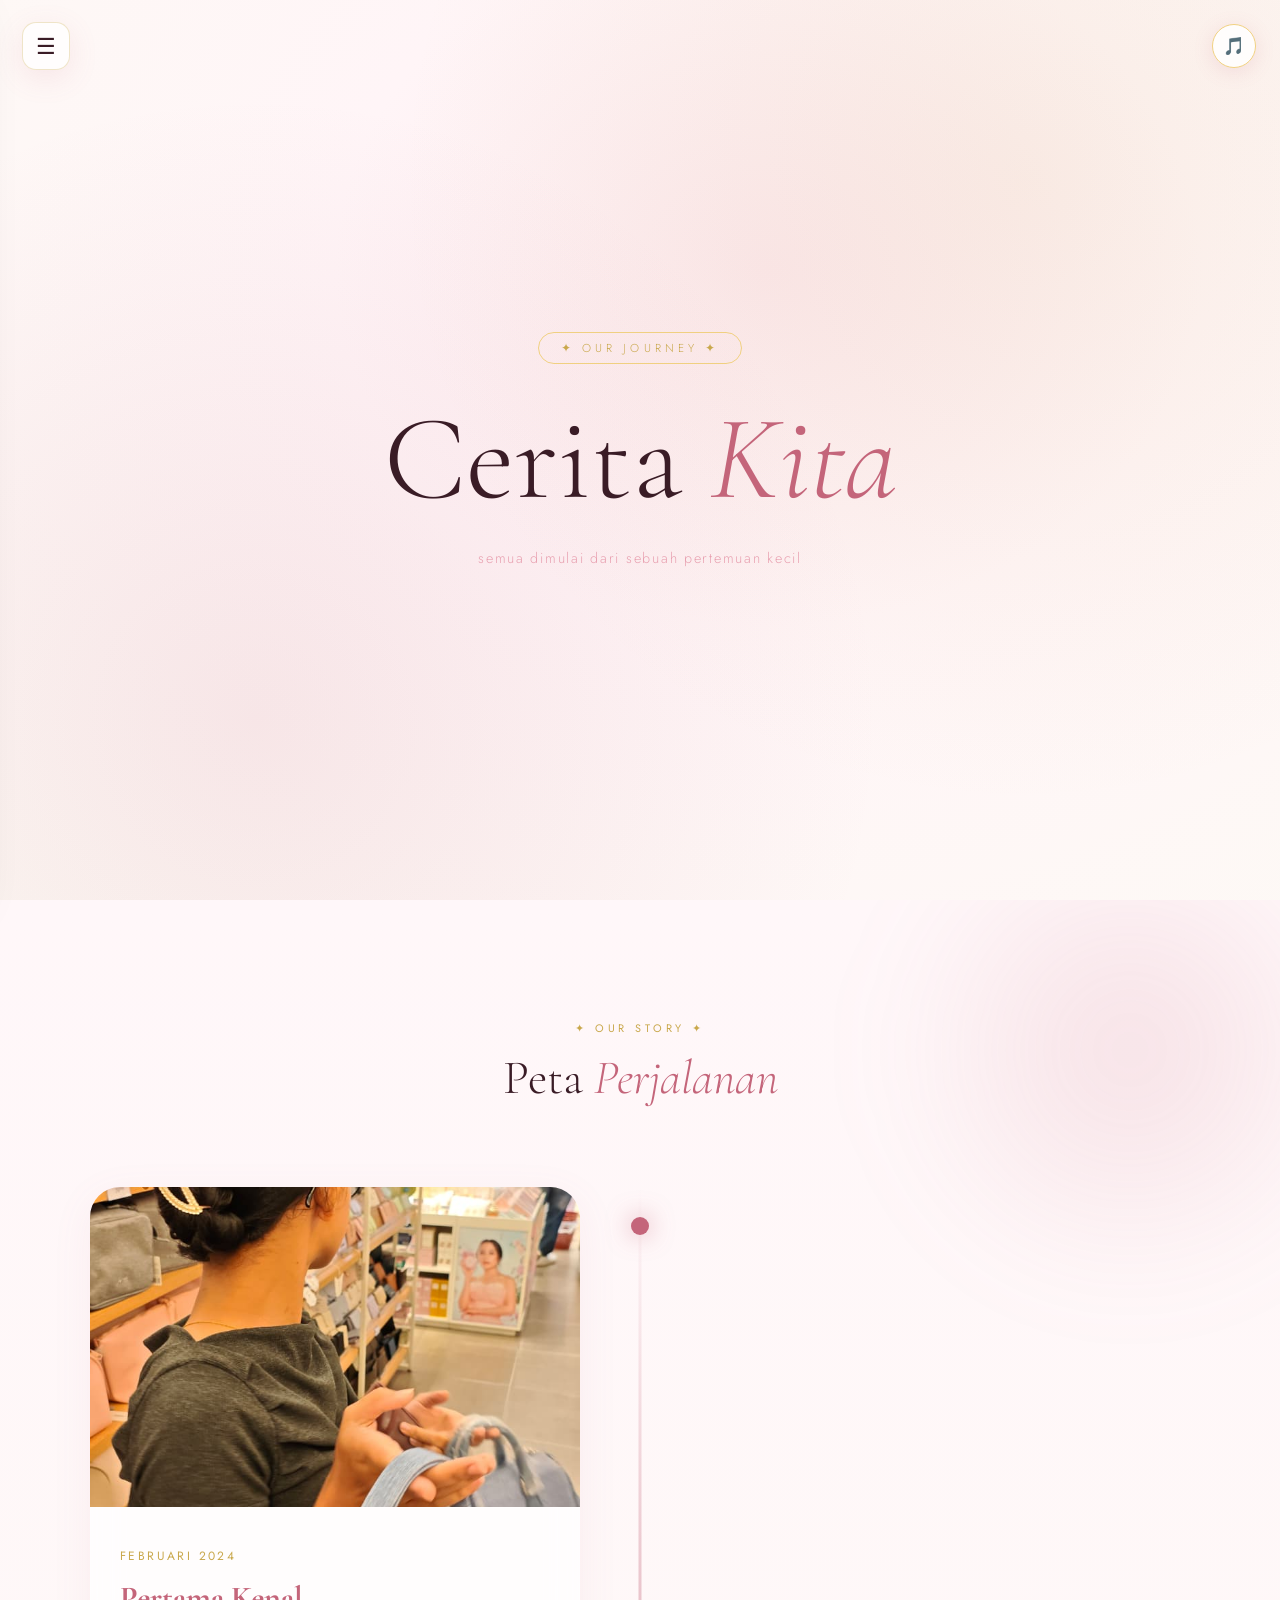
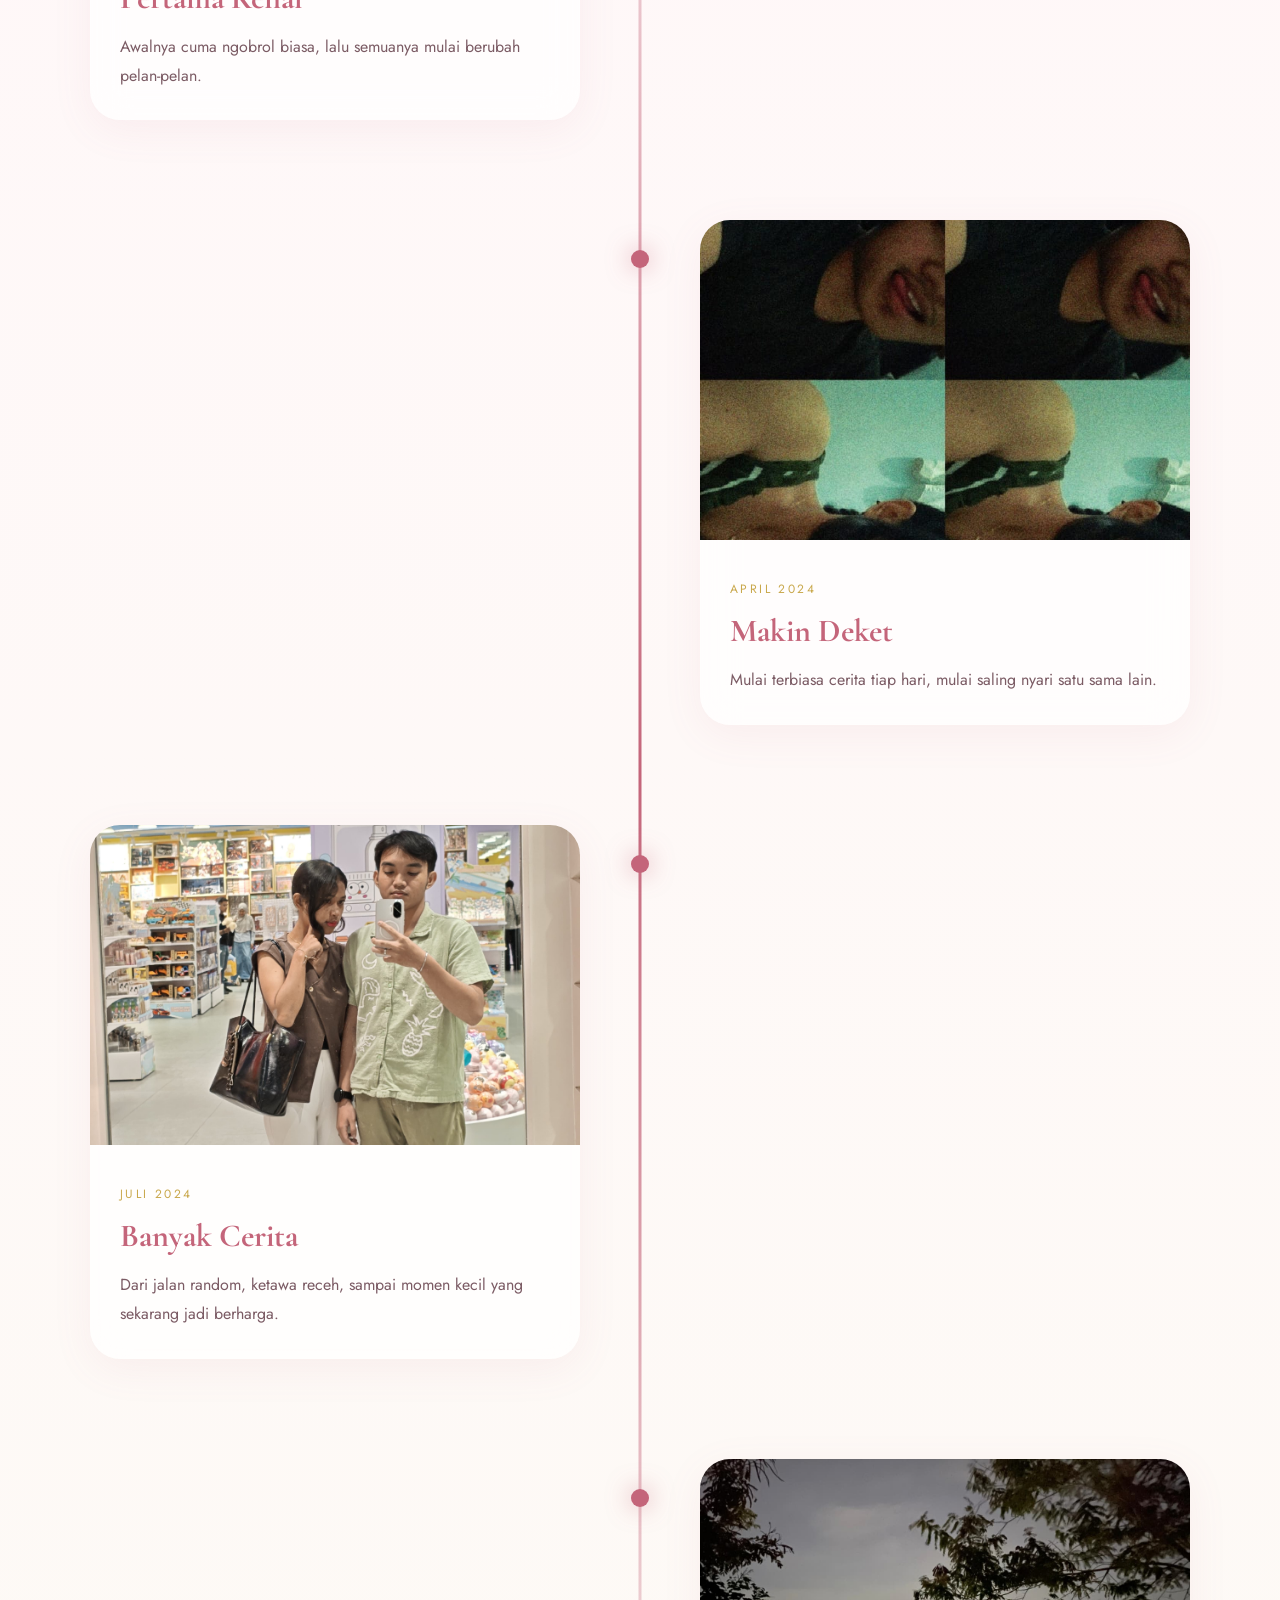
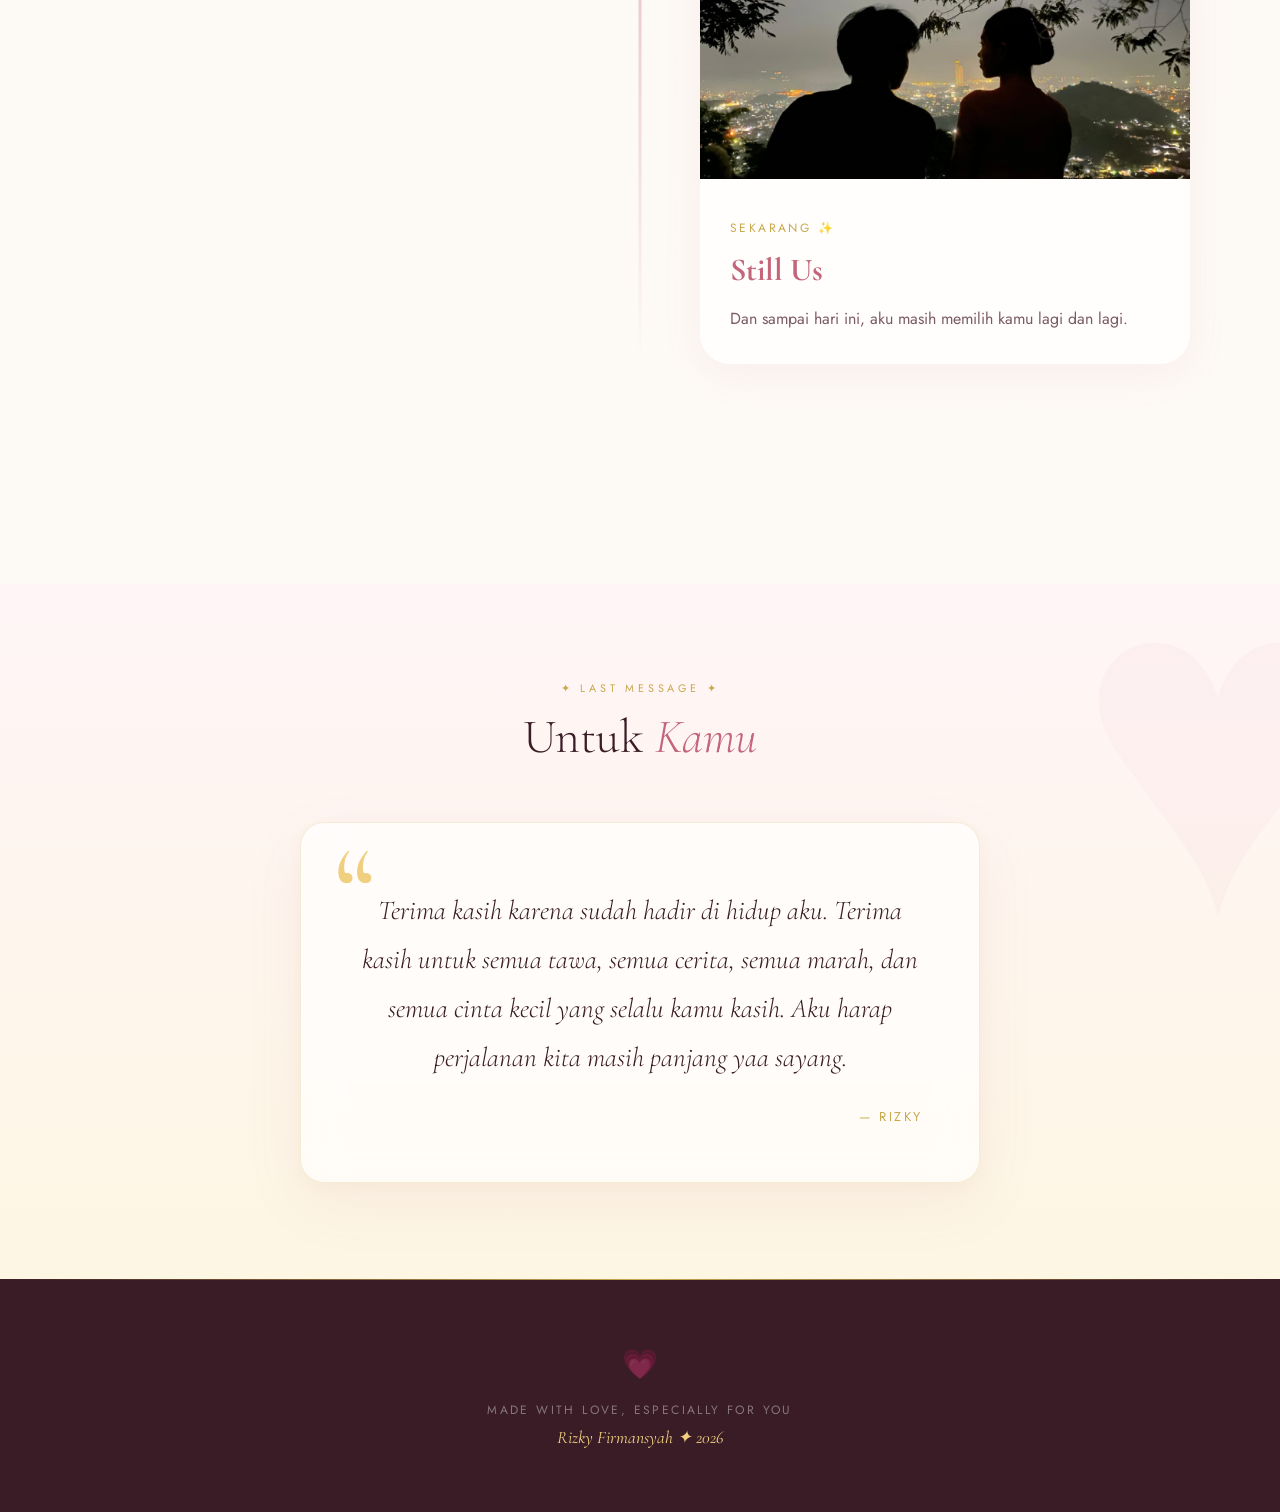
==== about.html @ d04af471 "masukin about" ====
<!DOCTYPE html>
<html lang="id">

<head>
  <meta charset="UTF-8" />

  <meta name="viewport"
  content="width=device-width, initial-scale=1.0" />

  <title>About Us ✨</title>

  <!-- FONT -->
  <link
  href="https://fonts.googleapis.com/css2?family=Cormorant+Garamond:wght@300;400;600&family=Jost:wght@300;400;500&display=swap"
  rel="stylesheet" />

  <!-- CSS -->
  <link rel="stylesheet"
  href="style.css" />

</head>

<body>

<!-- BURGER -->
<div class="burger-btn"
onclick="toggleSidebar()">
  ☰
</div>

<!-- SIDEBAR -->
<div class="sidebar"
id="sidebar">

  <div class="sidebar-top">
    <h2>VELENULTAH ✨</h2>
  </div>

  <a href="index.html">Home</a>
  <a href="about.html">About</a>

</div>

<!-- PARTICLES -->
<canvas id="particles"></canvas>

<!-- MUSIC -->
<button class="music-btn"
id="musicBtn">
🎵
</button>

<audio id="bgMusic" loop>
  <source src="p.mp3" type="audio/mpeg" />
</audio>


<!-- HERO -->
<section class="hero">

  <div class="hero-inner">

    <div class="badge">
      ✦ OUR JOURNEY ✦
    </div>

    <h1 class="hero-title">
      Cerita <em>Kita</em>
    </h1>

    <p class="hero-sub">
      semua dimulai dari
      sebuah pertemuan kecil
    </p>

  </div>

</section>



<!-- JOURNEY SECTION -->
<section class="journey-section">

  <div class="journey-bg"></div>

  <div class="journey-head">

    <p class="section-label">
      ✦ OUR STORY ✦
    </p>

    <h2 class="section-title">
      Peta <em>Perjalanan</em>
    </h2>

  </div>



  <div class="journey-map">

    <!-- ITEM -->
    <div class="journey-item left">

      <div class="journey-dot"></div>

      <div class="journey-card">

        <img src="a.jpeg"
        class="journey-img">

        <div class="journey-content">

          <span class="journey-date">
            Februari 2024
          </span>

          <h3>Pertama Kenal</h3>

          <p>
            Awalnya cuma ngobrol biasa,
            lalu semuanya mulai berubah
            pelan-pelan.
          </p>

        </div>

      </div>

    </div>



    <!-- ITEM -->
    <div class="journey-item right">

      <div class="journey-dot"></div>

      <div class="journey-card">

        <img src="b.jpeg"
        class="journey-img">

        <div class="journey-content">

          <span class="journey-date">
            April 2024
          </span>

          <h3>Makin Deket</h3>

          <p>
            Mulai terbiasa cerita tiap hari,
            mulai saling nyari satu sama lain.
          </p>

        </div>

      </div>

    </div>



    <!-- ITEM -->
    <div class="journey-item left">

      <div class="journey-dot"></div>

      <div class="journey-card">

        <img src="c.jpeg"
        class="journey-img">

        <div class="journey-content">

          <span class="journey-date">
            Juli 2024
          </span>

          <h3>Banyak Cerita</h3>

          <p>
            Dari jalan random,
            ketawa receh,
            sampai momen kecil
            yang sekarang jadi berharga.
          </p>

        </div>

      </div>

    </div>



    <!-- ITEM -->
    <div class="journey-item right">

      <div class="journey-dot"></div>

      <div class="journey-card">

        <img src="d.jpeg"
        class="journey-img">

        <div class="journey-content">

          <span class="journey-date">
            Sekarang ✨
          </span>

          <h3>Still Us</h3>

          <p>
            Dan sampai hari ini,
            aku masih memilih kamu
            lagi dan lagi.
          </p>

        </div>

      </div>

    </div>

  </div>

</section>



<!-- CLOSING -->
<section class="message-section">

  <div class="reveal">

    <p class="section-label">
      ✦ LAST MESSAGE ✦
    </p>

    <h2 class="section-title">
      Untuk <em>Kamu</em>
    </h2>

    <div class="message-card">

      <p class="message-text">

        Terima kasih karena sudah hadir
        di hidup aku.

        Terima kasih untuk semua tawa,
        semua cerita,
        semua marah,
        dan semua cinta kecil
        yang selalu kamu kasih.

        Aku harap perjalanan kita
        masih panjang yaa sayang.

      </p>

      <p class="message-author">
        — Rizky
      </p>

    </div>

  </div>

</section>



<!-- FOOTER -->
<footer class="footer">

  <span class="footer-heart">
    💗
  </span>

  <p class="footer-text">
    Made with love,
    especially for you
  </p>

  <p class="footer-name">
    Rizky Firmansyah ✦ 2026
  </p>

</footer>



<!-- SCRIPT -->
<script src="script.js"></script>

</body>
<iframe
  src="music.html"
  style="display:none"
  id="musicFrame">
</iframe>
</html>
---- style.css ----
*, *::before, *::after { margin: 0; padding: 0; box-sizing: border-box; }

    :root {
      --pink-deep:   #c4657a;
      --pink-mid:    #e8a0b0;
      --pink-light:  #fce8ed;
      --pink-pale:   #fff5f7;
      --gold:        #c9a84c;
      --gold-light:  #f0d080;
      --gold-pale:   #fdf6e3;
      --cream:       #fdfaf5;
      --dark:        #3a1c26;
    }

    html { scroll-behavior: smooth; }

    body {
      font-family: 'Jost', sans-serif;
      background: var(--cream);
      color: var(--dark);
      overflow-x: hidden;
    }

    /* ── PARTICLE CANVAS ── */
    #particles {
      position: fixed; inset: 0;
      pointer-events: none;
      z-index: 0;
    }

    /* ───────── BURGER ───────── */

.burger-btn{
  position: fixed;
  top: 20px;
  left: 20px;

  width: 50px;
  height: 50px;

  border-radius: 16px;

  background: rgba(255,255,255,.75);

  backdrop-filter: blur(14px);

  border: 1px solid rgba(255,255,255,.2);

  display: flex;
  align-items: center;
  justify-content: center;

  font-size: 1.5rem;

  cursor: pointer;

  z-index: 99999;

  transition: .3s ease;

  box-shadow:
    0 10px 30px rgba(0,0,0,.08);
}

.burger-btn:hover{
  transform: scale(1.08);
}

/* ───────── SIDEBAR ───────── */

.sidebar{
  position: fixed;

  top: 0;
  left: -280px;

  width: 260px;
  height: 100vh;

  background: rgba(255,255,255,.82);

  backdrop-filter: blur(20px);

  padding: 90px 30px;

  z-index: 9999;

  transition: .4s ease;

  display: flex;
  flex-direction: column;

  gap: 20px;

  border-right:
    1px solid rgba(255,255,255,.2);

  box-shadow:
    0 10px 40px rgba(0,0,0,.08);
}

.sidebar.active{
  left: 0;
}

.sidebar-top h2{
  font-size: 1.1rem;
  margin-bottom: 30px;
  color: #c4657a;
}

.sidebar a{
  text-decoration: none;

  color: #333;

  font-size: 1rem;

  transition: .3s ease;
}

.sidebar a:hover{
  transform: translateX(8px);

  color: #c4657a;
}

/* ───────── MOBILE ───────── */

@media (max-width: 768px){

  .sidebar{
    width: 220px;
  }

  .burger-btn{
    width: 46px;
    height: 46px;
  }

}

    /* ── HERO ── */
    .hero {
      position: relative;
      min-height: 100vh;
      display: flex;
      flex-direction: column;
      align-items: center;
      justify-content: center;
      text-align: center;
      padding: 2rem;
      overflow: hidden;
      background: radial-gradient(ellipse at 60% 30%, #fce8ed 0%, #fff5f7 40%, #fdfaf5 100%);
    }

    .hero::before {
      content: '';
      position: absolute;
      inset: 0;
      background:
        radial-gradient(circle at 20% 80%, rgba(196,101,122,.12) 0%, transparent 50%),
        radial-gradient(circle at 80% 20%, rgba(201,168,76,.10) 0%, transparent 50%);
      z-index: 1;
    }

    .hero-inner { position: relative; z-index: 2; }

    .badge {
      display: inline-block;
      font-family: 'Jost', sans-serif;
      font-weight: 300;
      font-size: .72rem;
      letter-spacing: .35em;
      text-transform: uppercase;
      color: var(--gold);
      border: 1px solid var(--gold-light);
      padding: .45rem 1.4rem;
      border-radius: 99px;
      margin-bottom: 2rem;
      opacity: 0;
      animation: fadeUp .8s .2s ease forwards;
    }

    .hero-title {
      font-family: 'Cormorant Garamond', serif;
      font-weight: 300;
      font-size: clamp(3.2rem, 10vw, 7.5rem);
      line-height: 1.05;
      color: var(--dark);
      opacity: 0;
      animation: fadeUp .9s .4s ease forwards;
    }

    .hero-title em {
      font-style: italic;
      color: var(--pink-deep);
    }

    .hero-name {
      font-family: 'Cormorant Garamond', serif;
      font-weight: 600;
      font-style: italic;
      font-size: clamp(2.8rem, 9vw, 6.5rem);
      background: linear-gradient(135deg, var(--pink-deep), var(--gold));
      -webkit-background-clip: text;
      -webkit-text-fill-color: transparent;
      background-clip: text;
      margin-top: .2rem;
      opacity: 0;
      animation: fadeUp .9s .6s ease forwards;
    }

    .hero-sub {
      font-size: .9rem;
      font-weight: 300;
      letter-spacing: .12em;
      color: var(--pink-mid);
      margin-top: 1.6rem;
      opacity: 0;
      animation: fadeUp .9s .8s ease forwards;
    }

    .scroll-hint {
      position: absolute;
      bottom: 2.5rem;
      left: 50%;
      transform: translateX(-50%);
      z-index: 2;
      display: flex;
      flex-direction: column;
      align-items: center;
      gap: .5rem;
      opacity: 0;
      animation: fadeIn 1s 1.4s ease forwards;
    }

    .scroll-hint span {
      font-size: .65rem;
      letter-spacing: .25em;
      text-transform: uppercase;
      color: var(--gold);
    }

    .scroll-line {
      width: 1px;
      height: 50px;
      background: linear-gradient(to bottom, var(--gold), transparent);
      animation: scrollPulse 2s infinite;
    }

    /* ── DIVIDER ── */
    .divider {
      display: flex;
      align-items: center;
      gap: 1.2rem;
      padding: 0 2rem;
      max-width: 600px;
      margin: 0 auto;
    }

    .divider-line {
      flex: 1;
      height: 1px;
      background: linear-gradient(to right, transparent, var(--gold-light), transparent);
    }

    .divider-icon {
      color: var(--gold);
      font-size: 1.1rem;
    }

    /* ── PHOTO SECTION ── */
    .photo-section {
      padding: 5rem 2rem;
      background: linear-gradient(180deg, var(--cream) 0%, var(--pink-pale) 100%);
    }

    .section-label {
      text-align: center;
      font-size: .68rem;
      letter-spacing: .35em;
      text-transform: uppercase;
      color: var(--gold);
      margin-bottom: .8rem;
    }

    .section-title {
      font-family: 'Cormorant Garamond', serif;
      font-weight: 300;
      font-size: clamp(2rem, 5vw, 3rem);
      text-align: center;
      color: var(--dark);
      margin-bottom: 3.5rem;
    }

    .section-title em {
      font-style: italic;
      color: var(--pink-deep);
    }

    .photo-grid {
      display: grid;
      grid-template-columns: repeat(3, 1fr);
      gap: 1.2rem;
      max-width: 900px;
      margin: 0 auto;
    }

    @media (max-width: 600px) {
      .photo-grid { grid-template-columns: repeat(2, 1fr); }
      .photo-grid .photo-main { grid-column: 1 / -1; }
    }
    .photo-caption{
      margin-top: 10px;
      text-align: center;
      font-size: 14px;
      color: #b06a7b;
      line-height: 1.5;
      font-weight: 300;
      letter-spacing: 0.5px;
      padding: 0 8px;
    }
    .photo-frame {
      position: relative;
      border-radius: 16px;
      overflow: hidden;
      aspect-ratio: 4/5;
      cursor: pointer;
      transition: transform .4s cubic-bezier(.34,1.56,.64,1);
      box-shadow: 0 8px 32px rgba(196,101,122,.12);
    }

    .photo-frame:hover { transform: translateY(-6px) scale(1.02); }

    .photo-main {
      aspect-ratio: 3/4;
      grid-row: span 1;
    }

    .photo-placeholder {
      width: 100%;
      height: 100%;
      display: flex;
      flex-direction: column;
      align-items: center;
      justify-content: center;
      gap: .9rem;
      background: linear-gradient(135deg, var(--pink-light), #fdf0f3);
      border: 2px dashed var(--pink-mid);
      border-radius: 16px;
      transition: all .3s ease;
    }

    .photo-placeholder:hover {
      background: linear-gradient(135deg, #fce0e7, var(--pink-light));
      border-color: var(--pink-deep);
    }

    .photo-placeholder input[type="file"] {
      position: absolute;
      inset: 0;
      opacity: 0;
      cursor: pointer;
      width: 100%;
      height: 100%;
    }

    .upload-icon {
      width: 48px;
      height: 48px;
      border-radius: 50%;
      background: linear-gradient(135deg, var(--pink-deep), var(--gold));
      display: flex;
      align-items: center;
      justify-content: center;
      color: white;
      font-size: 1.2rem;
      flex-shrink: 0;
    }

    .upload-text {
      font-size: .78rem;
      font-weight: 300;
      letter-spacing: .08em;
      color: var(--pink-deep);
      text-align: center;
      padding: 0 .5rem;
    }


    .photo-placeholder{
    padding: 0;
    overflow: hidden;
    border: none;
    background: transparent;
    }

  .photo-img{
  width:100%;
  height:100%;
  object-fit:cover;
  display:block;
  }
    .photo-overlay {
      position: absolute;
      inset: 0;
      background: linear-gradient(to top, rgba(58,28,38,.5) 0%, transparent 50%);
      border-radius: 16px;
      opacity: 0;
      transition: opacity .3s ease;
    }

    .photo-frame:hover .photo-overlay { opacity: 1; }

    /* ── MESSAGE SECTION ── */
    .message-section {
      padding: 6rem 2rem;
      background: linear-gradient(180deg, var(--pink-pale) 0%, var(--gold-pale) 100%);
      position: relative;
      overflow: hidden;
    }

    .message-section::before {
      content: '♥';
      position: absolute;
      font-size: 30rem;
      color: rgba(196,101,122,.04);
      top: -5rem;
      right: -5rem;
      line-height: 1;
      pointer-events: none;
    }

    .message-card {
      max-width: 680px;
      margin: 0 auto;
      background: rgba(255,255,255,.7);
      backdrop-filter: blur(20px);
      border-radius: 24px;
      padding: 3.5rem;
      border: 1px solid rgba(201,168,76,.2);
      box-shadow: 0 20px 60px rgba(196,101,122,.08), 0 4px 16px rgba(201,168,76,.06);
      position: relative;
    }

    .message-card::before {
      content: '\201C';
      font-family: 'Cormorant Garamond', serif;
      font-size: 8rem;
      line-height: .7;
      color: var(--gold-light);
      position: absolute;
      top: 1.5rem;
      left: 2rem;
      pointer-events: none;
    }

    .message-text {
      font-family: 'Cormorant Garamond', serif;
      font-size: clamp(1.25rem, 2.5vw, 1.7rem);
      font-weight: 300;
      line-height: 1.8;
      color: var(--dark);
      font-style: italic;
      text-align: center;
      position: relative;
      z-index: 1;
      padding-top: .5rem;
      outline: none;
      min-height: 120px;
    }

    .message-text:empty::before {
      content: 'Tulis pesan manis kamu di sini...';
      color: var(--pink-mid);
      font-style: italic;
    }

    .message-author {
      text-align: right;
      font-size: .8rem;
      letter-spacing: .2em;
      color: var(--gold);
      margin-top: 1.5rem;
      font-weight: 400;
      text-transform: uppercase;
    }

    /* ── COUNTDOWN ── */
    .countdown-section {
      padding: 5rem 2rem;
      background: linear-gradient(135deg, var(--dark) 0%, #5c2a38 100%);
      color: white;
      text-align: center;
      position: relative;
      overflow: hidden;
    }

    .countdown-section::before {
      content: '';
      position: absolute;
      inset: 0;
      background:
        radial-gradient(circle at 20% 50%, rgba(201,168,76,.1) 0%, transparent 40%),
        radial-gradient(circle at 80% 50%, rgba(196,101,122,.15) 0%, transparent 40%);
    }

    .countdown-section .section-label { color: var(--gold-light); }

    .countdown-section .section-title {
      color: white;
      margin-bottom: 3rem;
    }

    .countdown-grid {
      display: flex;
      justify-content: center;
      gap: 2rem;
      flex-wrap: wrap;
      position: relative;
    }

    .countdown-item {
      text-align: center;
    }

    .countdown-num {
      font-family: 'Cormorant Garamond', serif;
      font-weight: 300;
      font-size: clamp(3rem, 8vw, 5rem);
      background: linear-gradient(135deg, var(--gold-light), var(--gold));
      -webkit-background-clip: text;
      -webkit-text-fill-color: transparent;
      background-clip: text;
      line-height: 1;
      display: block;
      min-width: 80px;
    }

    .countdown-label {
      font-size: .65rem;
      letter-spacing: .25em;
      text-transform: uppercase;
      color: rgba(255,255,255,.5);
      margin-top: .4rem;
    }

    .countdown-sep {
      font-family: 'Cormorant Garamond', serif;
      font-size: 3rem;
      color: var(--gold);
      opacity: .4;
      align-self: center;
      padding-bottom: .8rem;
      animation: blink 1s infinite;
    }

    /* ── WISH SECTION ── */
    .wish-section {
      padding: 6rem 2rem;
      background: linear-gradient(180deg, var(--gold-pale) 0%, var(--cream) 100%);
      text-align: center;
    }

    .wish-list {
      display: grid;
      grid-template-columns: repeat(auto-fit, minmax(220px, 1fr));
      gap: 1.5rem;
      max-width: 860px;
      margin: 0 auto;
    }

    .wish-card {
      background: white;
      border-radius: 20px;
      padding: 2rem 1.5rem;
      box-shadow: 0 8px 30px rgba(196,101,122,.07);
      border: 1px solid rgba(201,168,76,.12);
      transition: transform .3s ease, box-shadow .3s ease;
    }

    .wish-card:hover {
      transform: translateY(-4px);
      box-shadow: 0 16px 40px rgba(196,101,122,.14);
    }

    .wish-icon {
      font-size: 2rem;
      margin-bottom: 1rem;
      display: block;
    }

    .wish-title {
      font-family: 'Cormorant Garamond', serif;
      font-size: 1.25rem;
      font-weight: 600;
      color: var(--pink-deep);
      margin-bottom: .5rem;
    }

    .wish-desc {
      font-size: .82rem;
      font-weight: 300;
      color: #9b7a85;
      line-height: 1.7;
    }

    /* ── FOOTER ── */
    .footer {
      padding: 4rem 2rem;
      background: var(--dark);
      text-align: center;
      color: rgba(255,255,255,.4);
      position: relative;
      overflow: hidden;
    }

    .footer::before {
      content: '';
      position: absolute;
      top: 0; left: 0; right: 0;
      height: 1px;
      background: linear-gradient(to right, transparent, var(--gold), transparent);
    }

    .footer-heart {
      font-size: 1.8rem;
      display: block;
      margin-bottom: 1rem;
      animation: heartbeat 1.5s infinite;
    }

    .footer-text {
      font-size: .75rem;
      letter-spacing: .2em;
      text-transform: uppercase;
    }
    /* ── MEMORY MODAL ── */
.memory-modal{
  position: fixed;
  inset: 0;
  background: rgba(0,0,0,.65);
  backdrop-filter: blur(8px);
  z-index: 9999;

  display: flex;
  align-items: center;
  justify-content: center;

  opacity: 0;
  visibility: hidden;
  transition: .3s ease;
}

.memory-modal.active{
  opacity: 1;
  visibility: visible;
}

.memory-box{
  width: 90%;
  max-width: 480px;
  background: rgba(255,255,255,.92);
  border-radius: 28px;
  padding: 1.2rem;
  animation: popup .35s ease;

  box-shadow:
    0 20px 50px rgba(0,0,0,.18);
}
.memory-close{
  color: rgb(0, 0, 0);
  background: rgba(196,101,122,.8);
  width: 38px;
  height: 38px;
  border-radius: 50%;

  display: flex;
  align-items: center;
  justify-content: center;

  font-size: 1.3rem;
  cursor: pointer;

  position: absolute;
  top: 15px;
  right: 15px;

  transition: .3s ease;
}

.memory-close:hover{
  transform: rotate(90deg) scale(1.1);
  background: #c4657a;
}
.memory-img{
  width: 100%;
  height: 420px;
  object-fit: cover;
  border-radius: 20px;
}

.memory-title{
  font-family: 'Cormorant Garamond', serif;
  font-size: 2rem;
  color: var(--pink-deep);
  margin-top: 1rem;
  text-align: center;
}

.memory-desc{
  margin-top: .8rem;
  text-align: center;
  line-height: 1.8;
  color: #7c5963;
  font-size: .95rem;
  font-weight: 300;
}

.memory-close{
  position: absolute;
  margin-top: -8px;
  right: 24px;
  font-size: 2rem;
  cursor: pointer;
  color: white;
  z-index: 2;
}

@keyframes popup{
  from{
    transform: scale(.8);
    opacity: 0;
  }

  to{
    transform: scale(1);
    opacity: 1;
  }
}

/* ── BURGER ── */

.burger-btn{
  position: fixed;
  top: 22px;
  left: 22px;

  width: 48px;
  height: 48px;

  border-radius: 14px;

  background: rgba(255,255,255,.75);
  backdrop-filter: blur(12px);

  border: 1px solid rgba(201,168,76,.3);

  display: flex;
  align-items: center;
  justify-content: center;

  font-size: 1.4rem;
  cursor: pointer;

  z-index: 9999;

  box-shadow:
    0 8px 30px rgba(196,101,122,.12);

  transition: .3s ease;
}

.burger-btn:hover{
  transform: scale(1.08);
}

/* ── SIDEBAR ── */

.sidebar{
  position: fixed;
  top: 0;
  left: -260px;

  width: 240px;
  height: 100vh;

  background: rgba(255,255,255,.82);

  backdrop-filter: blur(20px);

  z-index: 9998;

  padding: 100px 30px;

  display: flex;
  flex-direction: column;
  gap: 20px;

  transition: .4s ease;

  border-right:
    1px solid rgba(201,168,76,.2);
}

.sidebar.active{
  left: 0;
}

.sidebar a{
  text-decoration: none;

  color: var(--dark);

  font-size: 1rem;
  letter-spacing: .08em;

  transition: .3s ease;
}

.sidebar a:hover{
  color: var(--pink-deep);
  transform: translateX(6px);
}

    .footer-name {
      font-family: 'Cormorant Garamond', serif;
      font-style: italic;
      font-size: 1.1rem;
      color: var(--gold-light);
      margin-top: .5rem;
    }

    /* ── DATE INPUT ── */
    .date-input-wrap {
      text-align: center;
      margin-bottom: 2.5rem;
      position: relative;
    }

    .date-input-wrap label {
      display: block;
      font-size: .7rem;
      letter-spacing: .2em;
      text-transform: uppercase;
      color: rgba(255,255,255,.4);
      margin-bottom: .6rem;
    }

    .date-input-wrap input[type="date"] {
      background: rgba(255,255,255,.07);
      border: 1px solid rgba(201,168,76,.3);
      border-radius: 12px;
      padding: .6rem 1.2rem;
      color: white;
      font-family: 'Jost', sans-serif;
      font-size: .85rem;
      letter-spacing: .05em;
      outline: none;
      cursor: pointer;
      text-align: center;
    }

    .date-input-wrap input[type="date"]::-webkit-calendar-picker-indicator {
      filter: invert(1) opacity(.5);
    }

    /* ── ANIMATIONS ── */
    @keyframes fadeUp {
      from { opacity: 0; transform: translateY(28px); }
      to   { opacity: 1; transform: translateY(0); }
    }

    @keyframes fadeIn {
      from { opacity: 0; }
      to   { opacity: 1; }
    }

    @keyframes scrollPulse {
      0%, 100% { opacity: .3; }
      50%       { opacity: 1; }
    }

    @keyframes heartbeat {
      0%, 100% { transform: scale(1); }
      20%       { transform: scale(1.2); }
      40%       { transform: scale(1); }
      60%       { transform: scale(1.1); }
    }

    @keyframes blink {
      0%, 100% { opacity: .4; }
      50%       { opacity: .1; }
    }

    @keyframes float {
      0%, 100% { transform: translateY(0) rotate(0deg); }
      33%       { transform: translateY(-18px) rotate(3deg); }
      66%       { transform: translateY(-8px) rotate(-2deg); }
    }

    /* ── SCROLL REVEAL ── */
    .reveal {
      opacity: 0;
      transform: translateY(36px);
      transition: opacity .8s ease, transform .8s ease;
    }

    .reveal.visible {
      opacity: 1;
      transform: translateY(0);
    }


    /* ── MUSIC BTN ── */
    .music-btn {
      position: fixed;
      top: 1.5rem;
      right: 1.5rem;
      width: 44px;
      height: 44px;
      border-radius: 50%;
      background: rgba(255,255,255,.85);
      backdrop-filter: blur(10px);
      border: 1px solid var(--gold-light);
      cursor: pointer;
      z-index: 100;
      display: flex;
      align-items: center;
      justify-content: center;
      font-size: 1.1rem;
      box-shadow: 0 4px 20px rgba(196,101,122,.15);
      transition: transform .2s ease;
      animation: fadeIn 1s 1.6s both;
    }

    .music-btn:hover { transform: scale(1.1); }
  
    /* ───────── JOURNEY SECTION ───────── */

.journey-section{
  position: relative;

  padding: 120px 20px;

  background:
  linear-gradient(
    180deg,
    #fff7f9 0%,
    #fdfaf5 100%
  );

  overflow: hidden;
}

.journey-bg{
  position: absolute;

  width: 500px;
  height: 500px;

  background:
  radial-gradient(
    circle,
    rgba(196,101,122,.15),
    transparent 70%
  );

  top: -100px;
  right: -100px;

  filter: blur(50px);
}

.journey-map{
  position: relative;

  max-width: 1100px;

  margin: 80px auto 0;
}

.journey-map::before{
  content: '';

  position: absolute;

  left: 50%;
  top: 0;

  transform: translateX(-50%);

  width: 3px;
  height: 100%;

  background:
  linear-gradient(
    to bottom,
    transparent,
    #c4657a,
    transparent
  );
}

.journey-item{
  position: relative;

  width: 50%;

  margin-bottom: 100px;
}

.journey-item.left{
  left: 0;

  padding-right: 60px;
}

.journey-item.right{
  left: 50%;

  padding-left: 60px;
}

.journey-dot{
  position: absolute;

  top: 30px;

  width: 18px;
  height: 18px;

  border-radius: 50%;

  background: #c4657a;

  box-shadow:
    0 0 25px rgba(196,101,122,.6);
}

.journey-item.left .journey-dot{
  right: -9px;
}

.journey-item.right .journey-dot{
  left: -9px;
}

.journey-card{
  background: rgba(255,255,255,.72);

  backdrop-filter: blur(18px);

  border-radius: 30px;

  overflow: hidden;

  box-shadow:
    0 10px 40px rgba(196,101,122,.08);

  transition: .4s ease;
}

.journey-card:hover{
  transform: translateY(-8px);
}

.journey-img{
  width: 100%;
  height: 320px;

  object-fit: cover;
}

.journey-content{
  padding: 30px;
}

.journey-date{
  font-size: .75rem;

  letter-spacing: .2em;

  color: #c9a84c;

  text-transform: uppercase;
}

.journey-content h3{
  margin-top: 12px;

  font-size: 2rem;

  color: #c4657a;

  font-family:
    'Cormorant Garamond',
    serif;
}

.journey-content p{
  margin-top: 16px;

  color: #7b5b64;

  line-height: 1.8;
}


/* ───────── MOBILE ───────── */

@media(max-width:768px){

  .journey-map::before{
    left: 20px;
  }

  .journey-item{
    width: 100%;

    left: 0 !important;

    padding-left: 60px;
    padding-right: 0;
  }

  .journey-dot{
    left: 11px !important;
  }

}
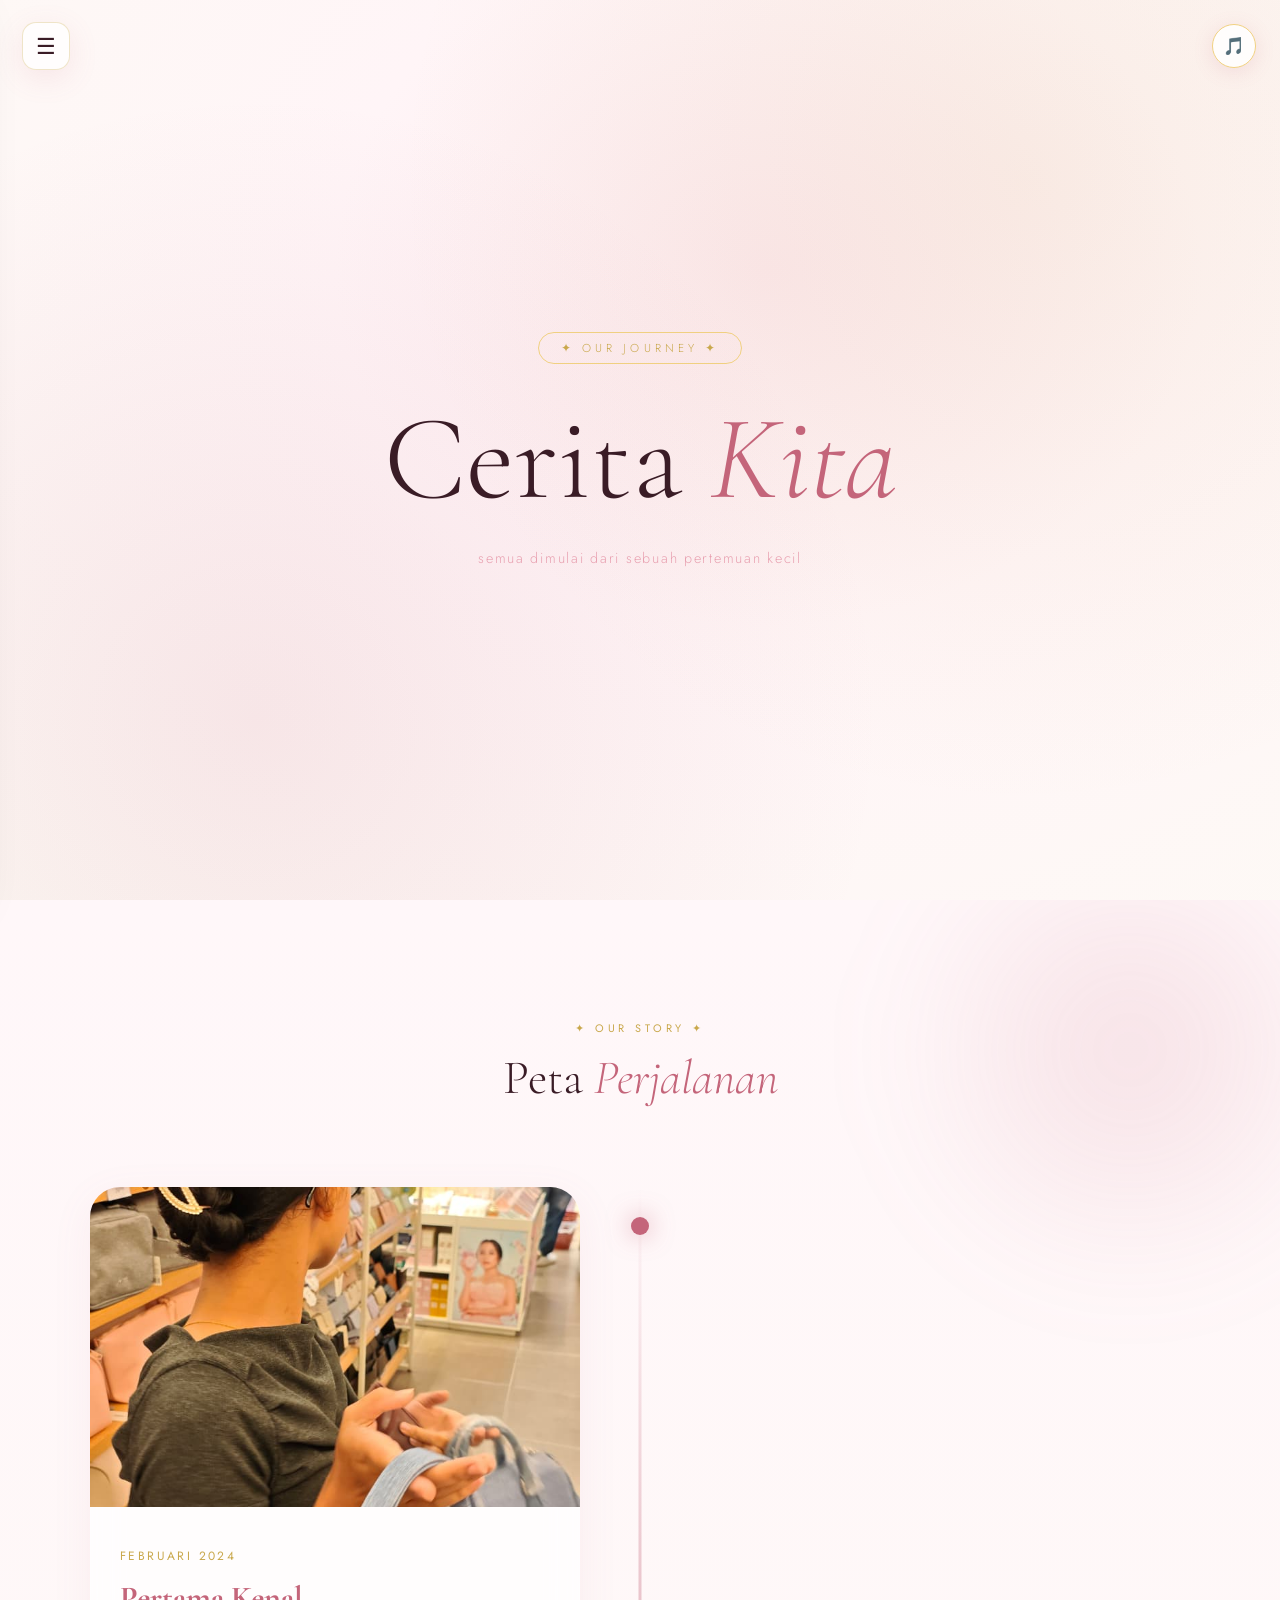
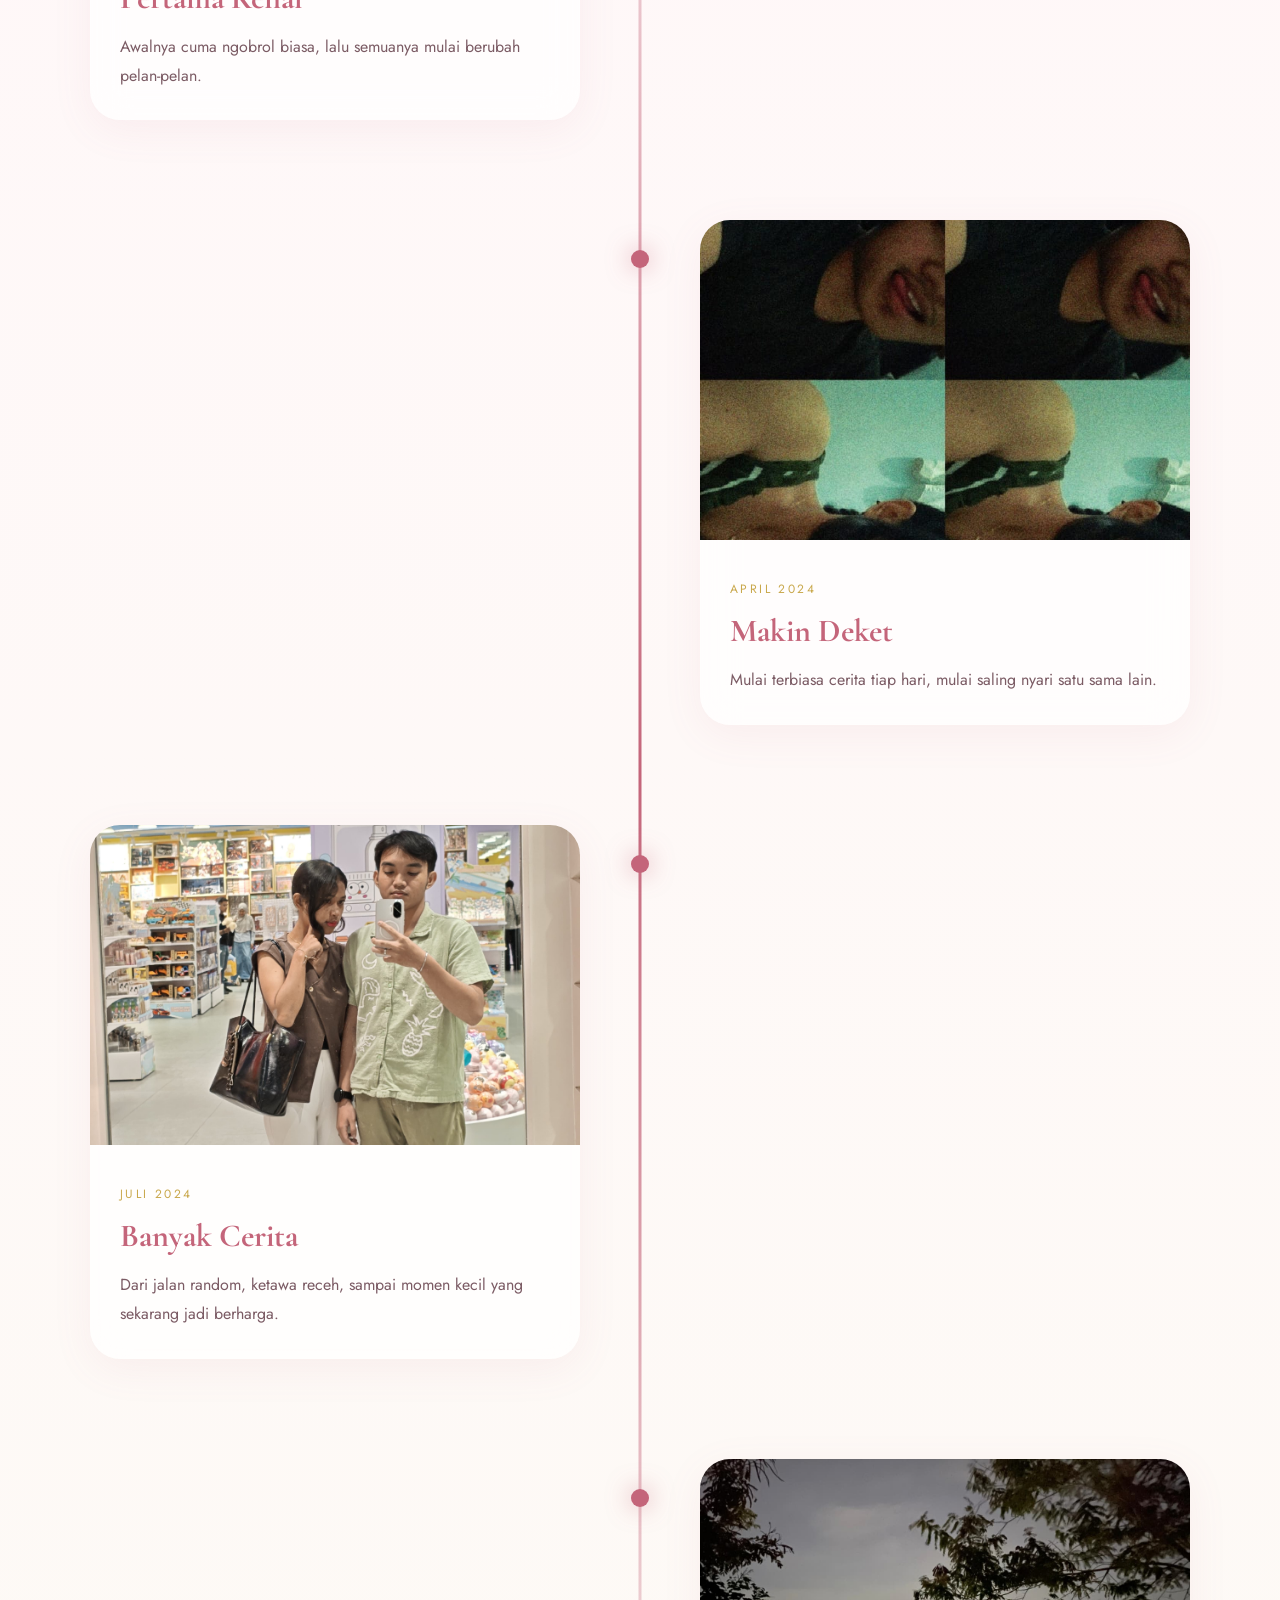
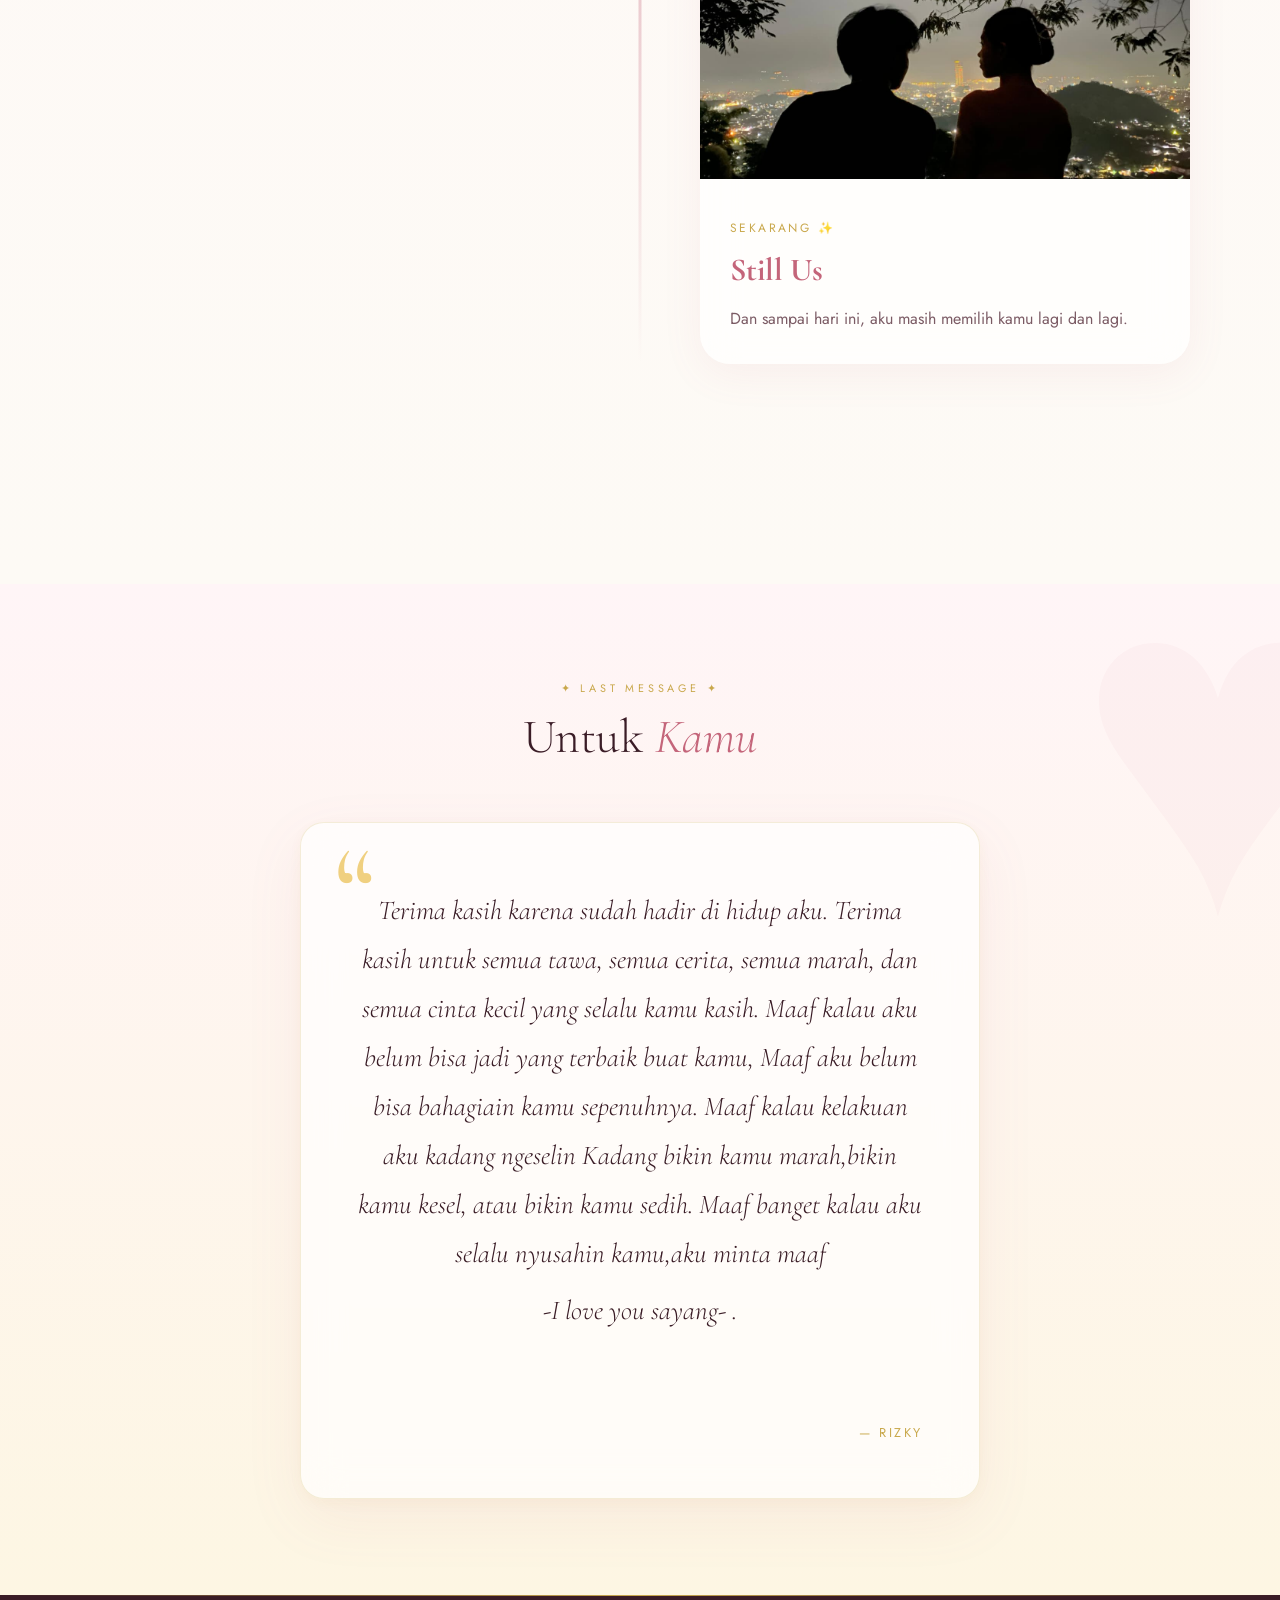
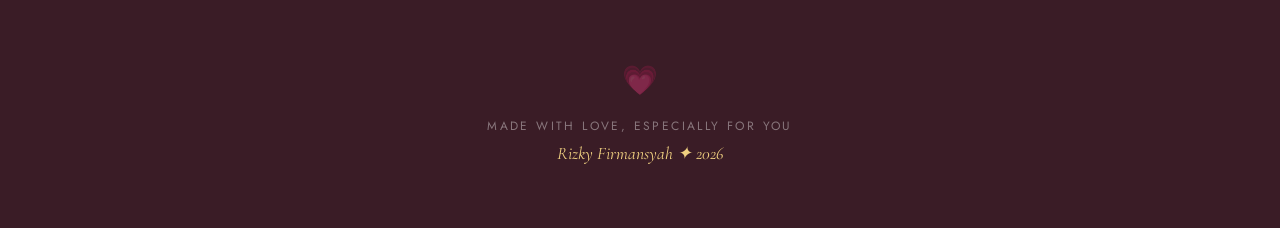
==== commit 67edf615: "Update About" ====
--- a/about.html
+++ b/about.html
@@ -258,10 +258,15 @@
         dan semua cinta kecil
         yang selalu kamu kasih.
 
-        Aku harap perjalanan kita
-        masih panjang yaa sayang.
+        Maaf kalau aku belum bisa jadi yang terbaik buat kamu,
+        Maaf aku belum bisa bahagiain kamu sepenuhnya.
+        Maaf kalau kelakuan aku kadang ngeselin Kadang bikin kamu marah,bikin kamu kesel, atau bikin kamu sedih.
+        Maaf banget kalau aku selalu nyusahin kamu,aku minta maaf
+
+
 
       </p>
+      <p class="message-text">-I love you sayang- .</p>
 
       <p class="message-author">
         — Rizky
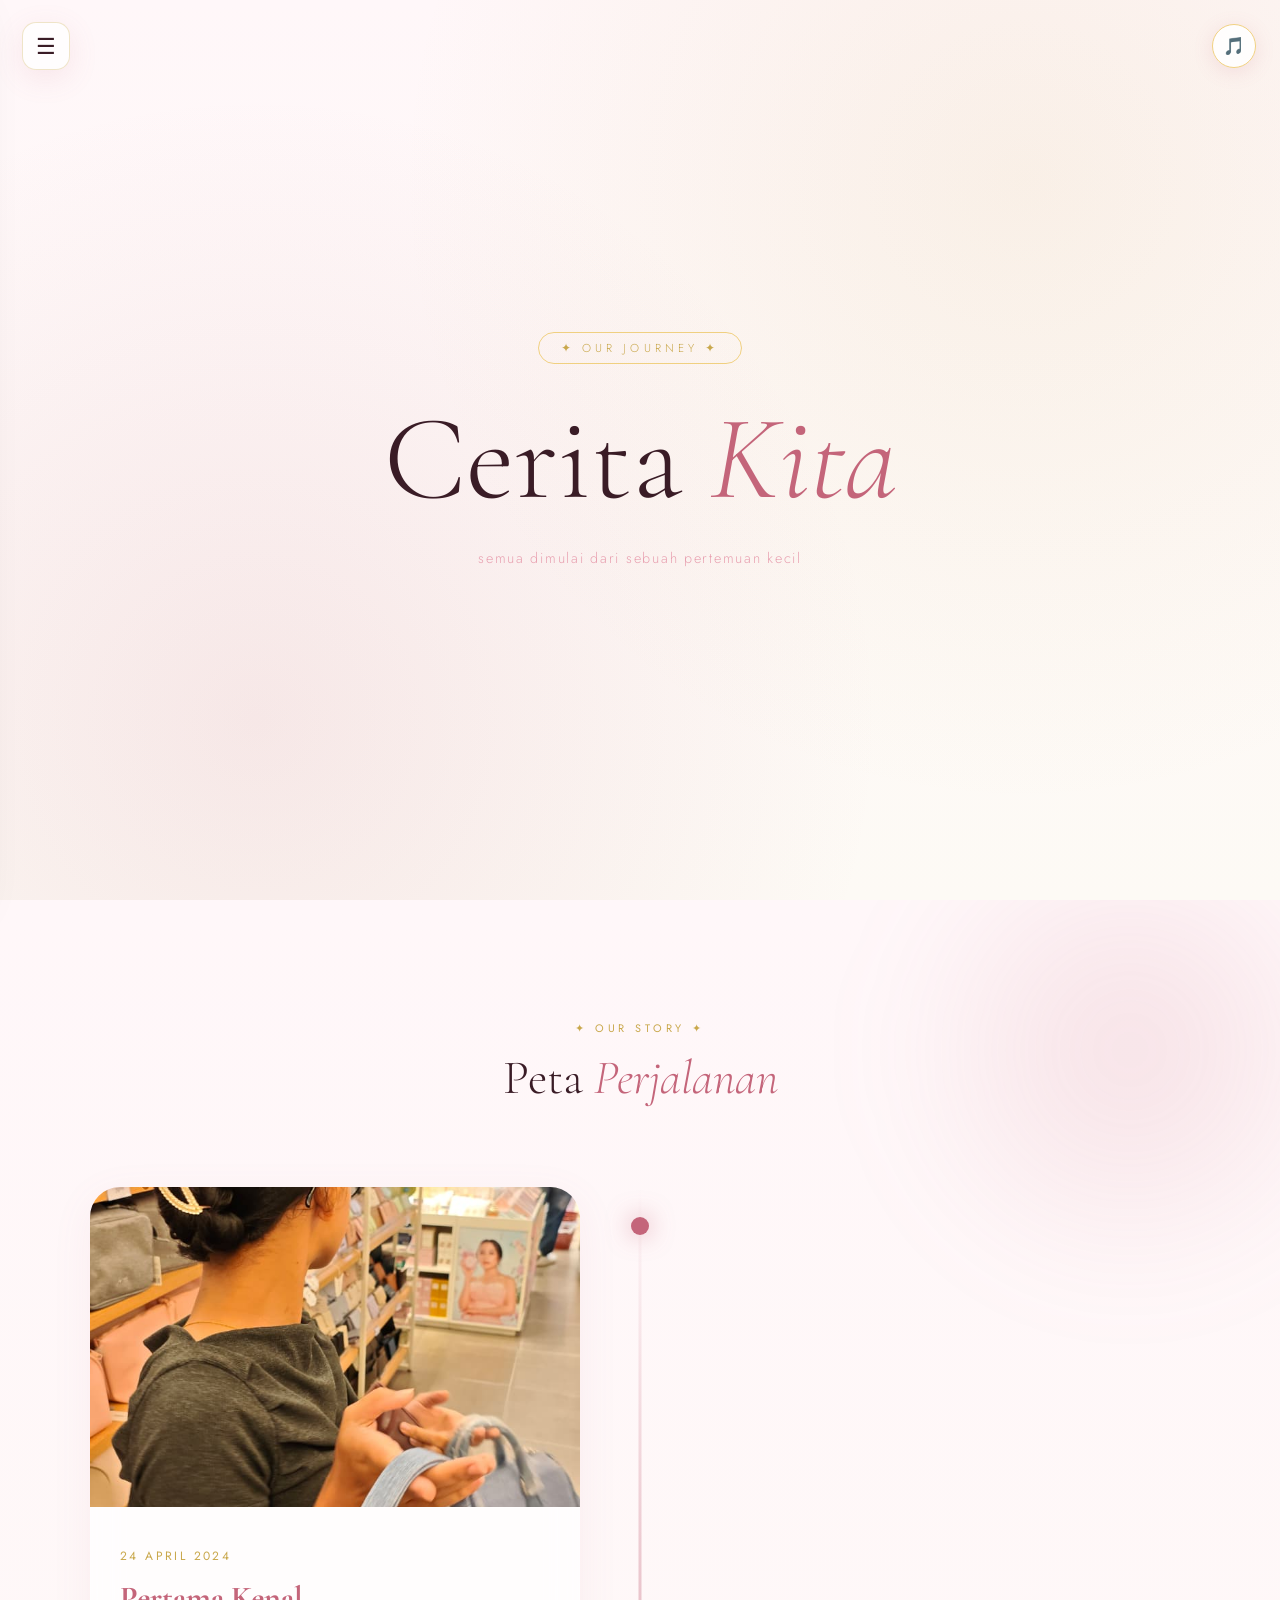
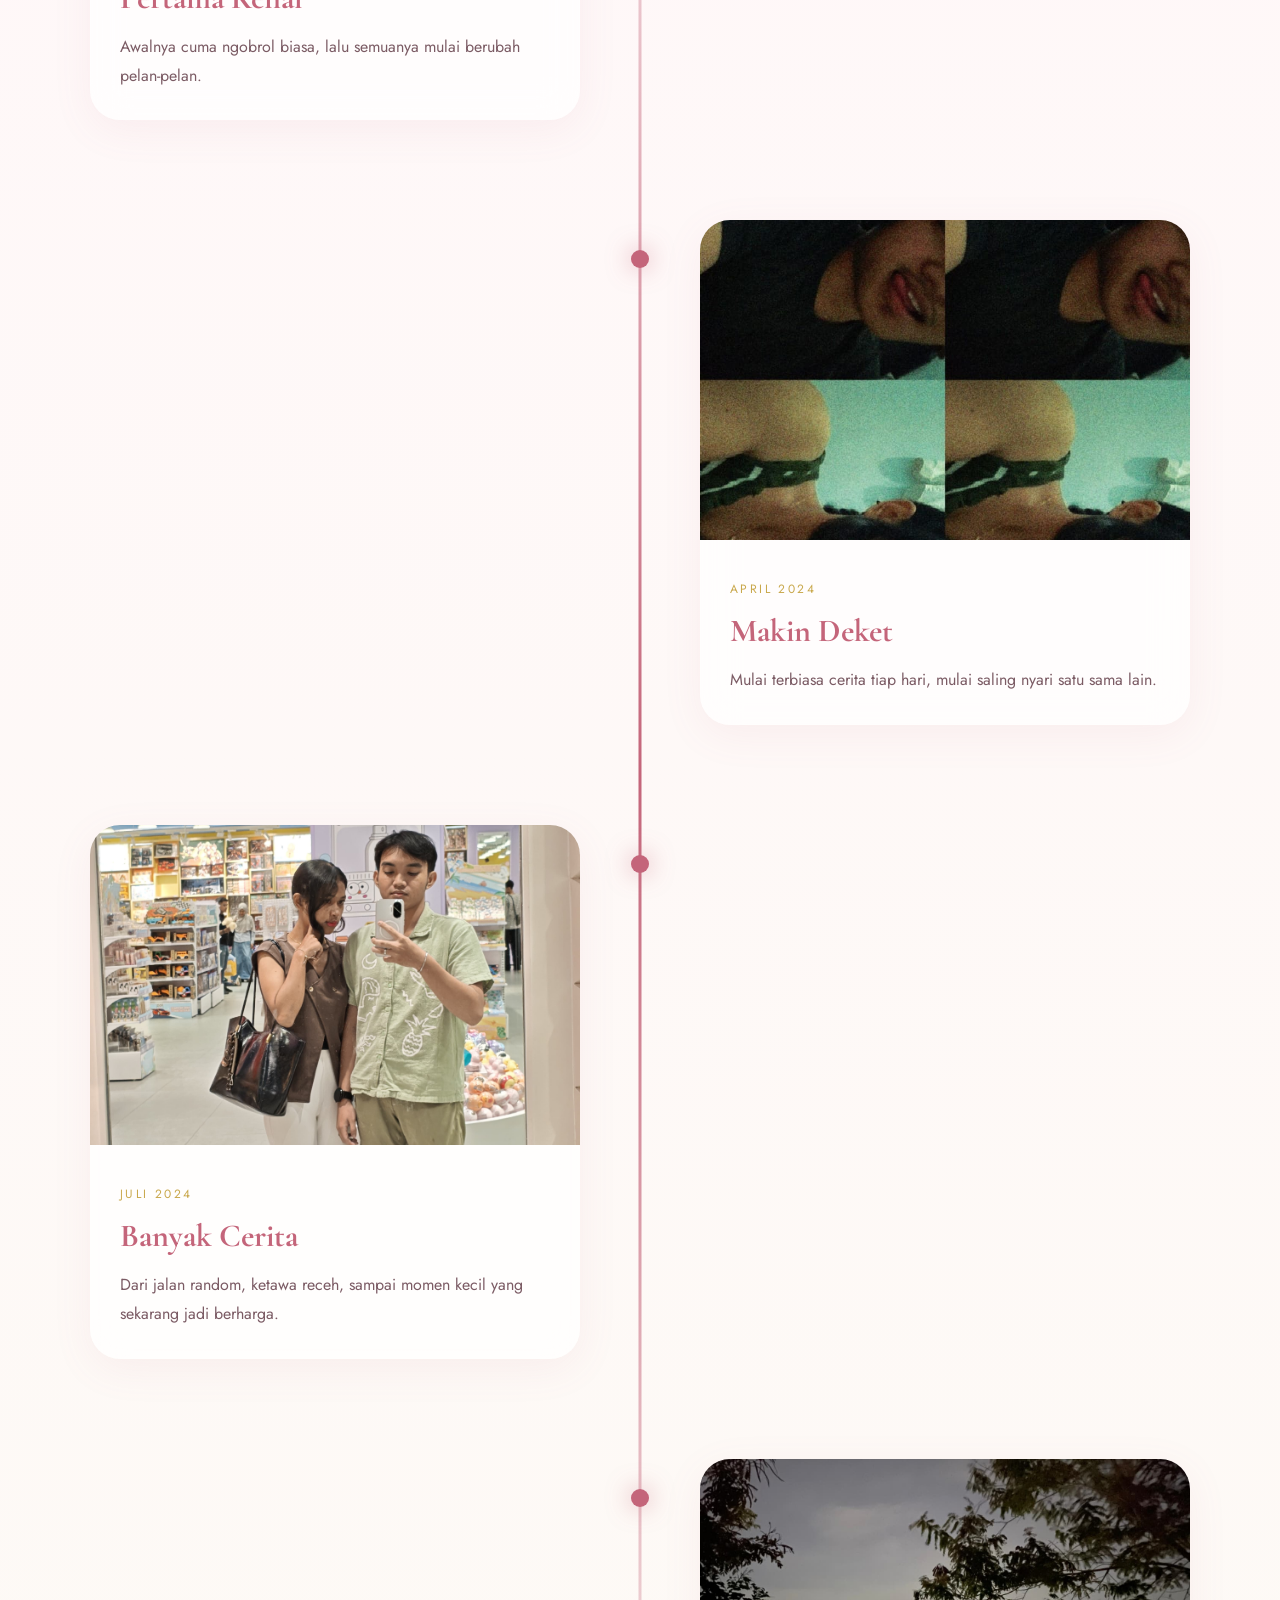
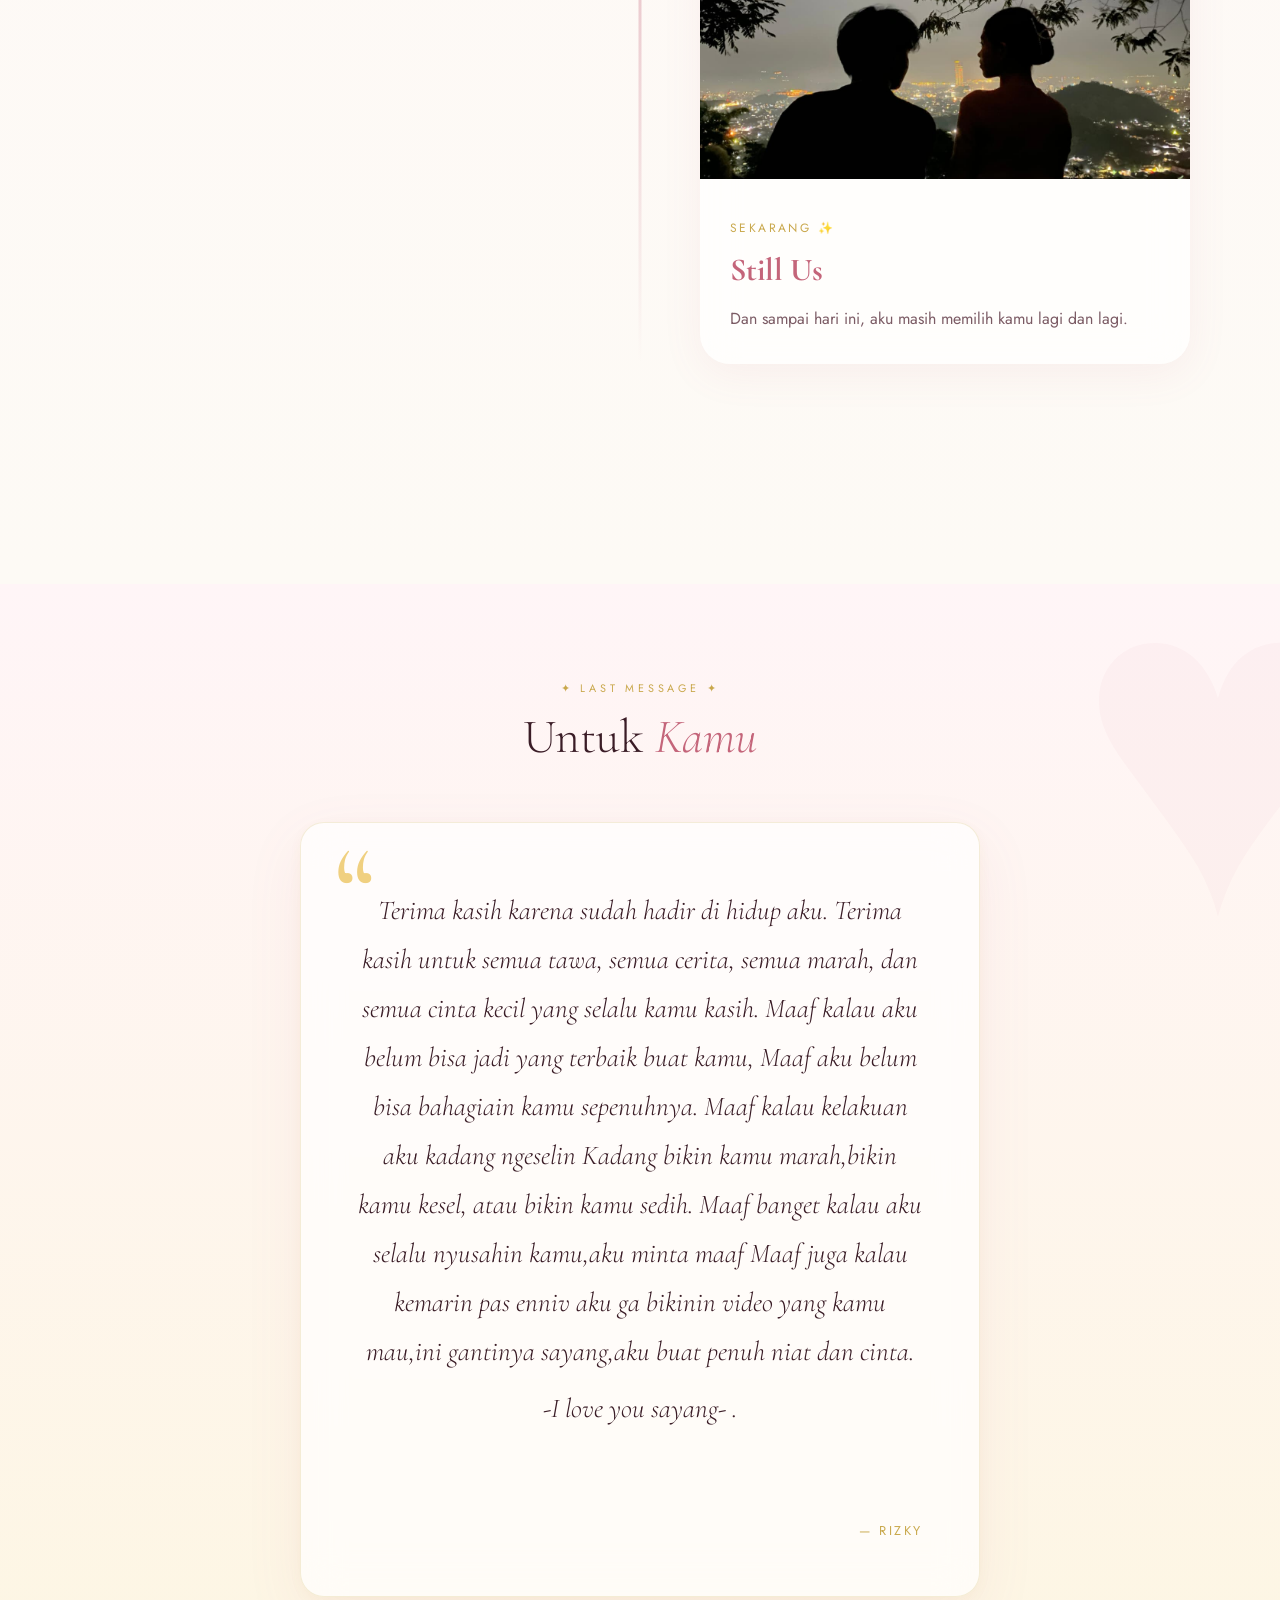
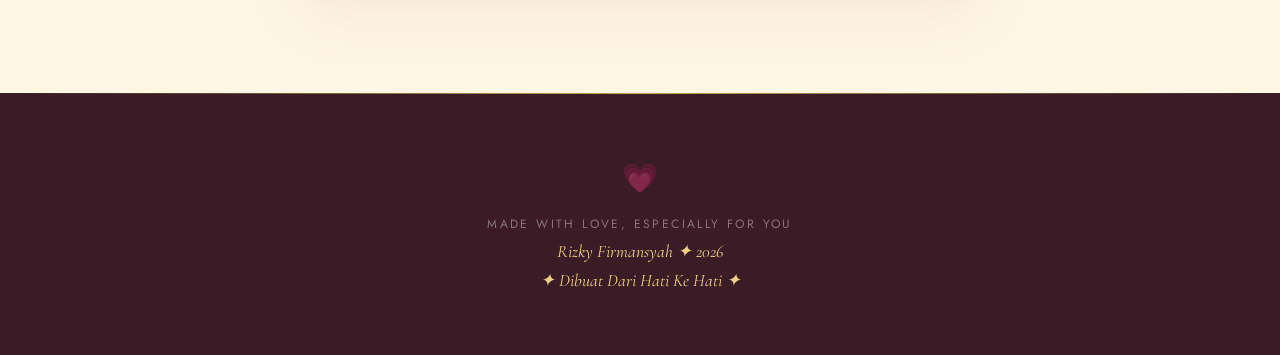
==== commit 690d03a5: "dikit lagi" ====
--- a/about.html
+++ b/about.html
@@ -58,8 +58,22 @@
 <!-- HERO -->
 <section class="hero">
 
+    <video
+    class="hero-video"
+    autoplay
+    muted
+    loop
+    playsinline>
+
+      <source src="lv.mp4"
+      type="video/mp4">
+
+    </video>
+
+
   <div class="hero-inner">
 
+       
     <div class="badge">
       ✦ OUR JOURNEY ✦
     </div>
@@ -73,6 +87,8 @@
       sebuah pertemuan kecil
     </p>
 
+ 
+
   </div>
 
 </section>
@@ -113,7 +129,7 @@
         <div class="journey-content">
 
           <span class="journey-date">
-            Februari 2024
+            24 April 2024
           </span>
 
           <h3>Pertama Kenal</h3>
@@ -225,6 +241,7 @@
       </div>
 
     </div>
+    
 
   </div>
 
@@ -262,6 +279,7 @@
         Maaf aku belum bisa bahagiain kamu sepenuhnya.
         Maaf kalau kelakuan aku kadang ngeselin Kadang bikin kamu marah,bikin kamu kesel, atau bikin kamu sedih.
         Maaf banget kalau aku selalu nyusahin kamu,aku minta maaf
+        Maaf juga kalau kemarin pas enniv aku ga bikinin video yang kamu mau,ini gantinya sayang,aku buat penuh niat dan cinta.
 
 
 
@@ -294,6 +312,10 @@
 
   <p class="footer-name">
     Rizky Firmansyah ✦ 2026
+  </p>
+
+  <p class="footer-name">
+    ✦ Dibuat Dari Hati Ke Hati ✦
   </p>
 
 </footer>
--- a/style.css
+++ b/style.css
@@ -1003,6 +1003,66 @@
   );
 }
 
+/* HERO */
+
+.hero{
+  position: relative;
+
+  min-height: 100vh;
+
+  display: flex;
+  align-items: center;
+  justify-content: center;
+
+  overflow: hidden;
+
+  background:
+  linear-gradient(
+    180deg,
+    #fff7f9 0%,
+    #fdfaf5 100%
+  );
+}
+
+
+/* VIDEO */
+
+.hero-video{
+  position: absolute;
+
+  top: 0;
+  left: 0;
+
+  width: 100%;
+  height: 100%;
+
+  object-fit: cover;
+
+  opacity: .28;
+
+  filter:
+  brightness(.8)
+  saturate(.9)
+  blur(1px);
+
+  mix-blend-mode: multiply;
+
+  pointer-events: none;
+
+  z-index: 1;
+}
+
+
+/* CONTENT */
+
+.hero-inner{
+  position: relative;
+
+  z-index: 2;
+
+  text-align: center;
+}
+
 .journey-item{
   position: relative;
 
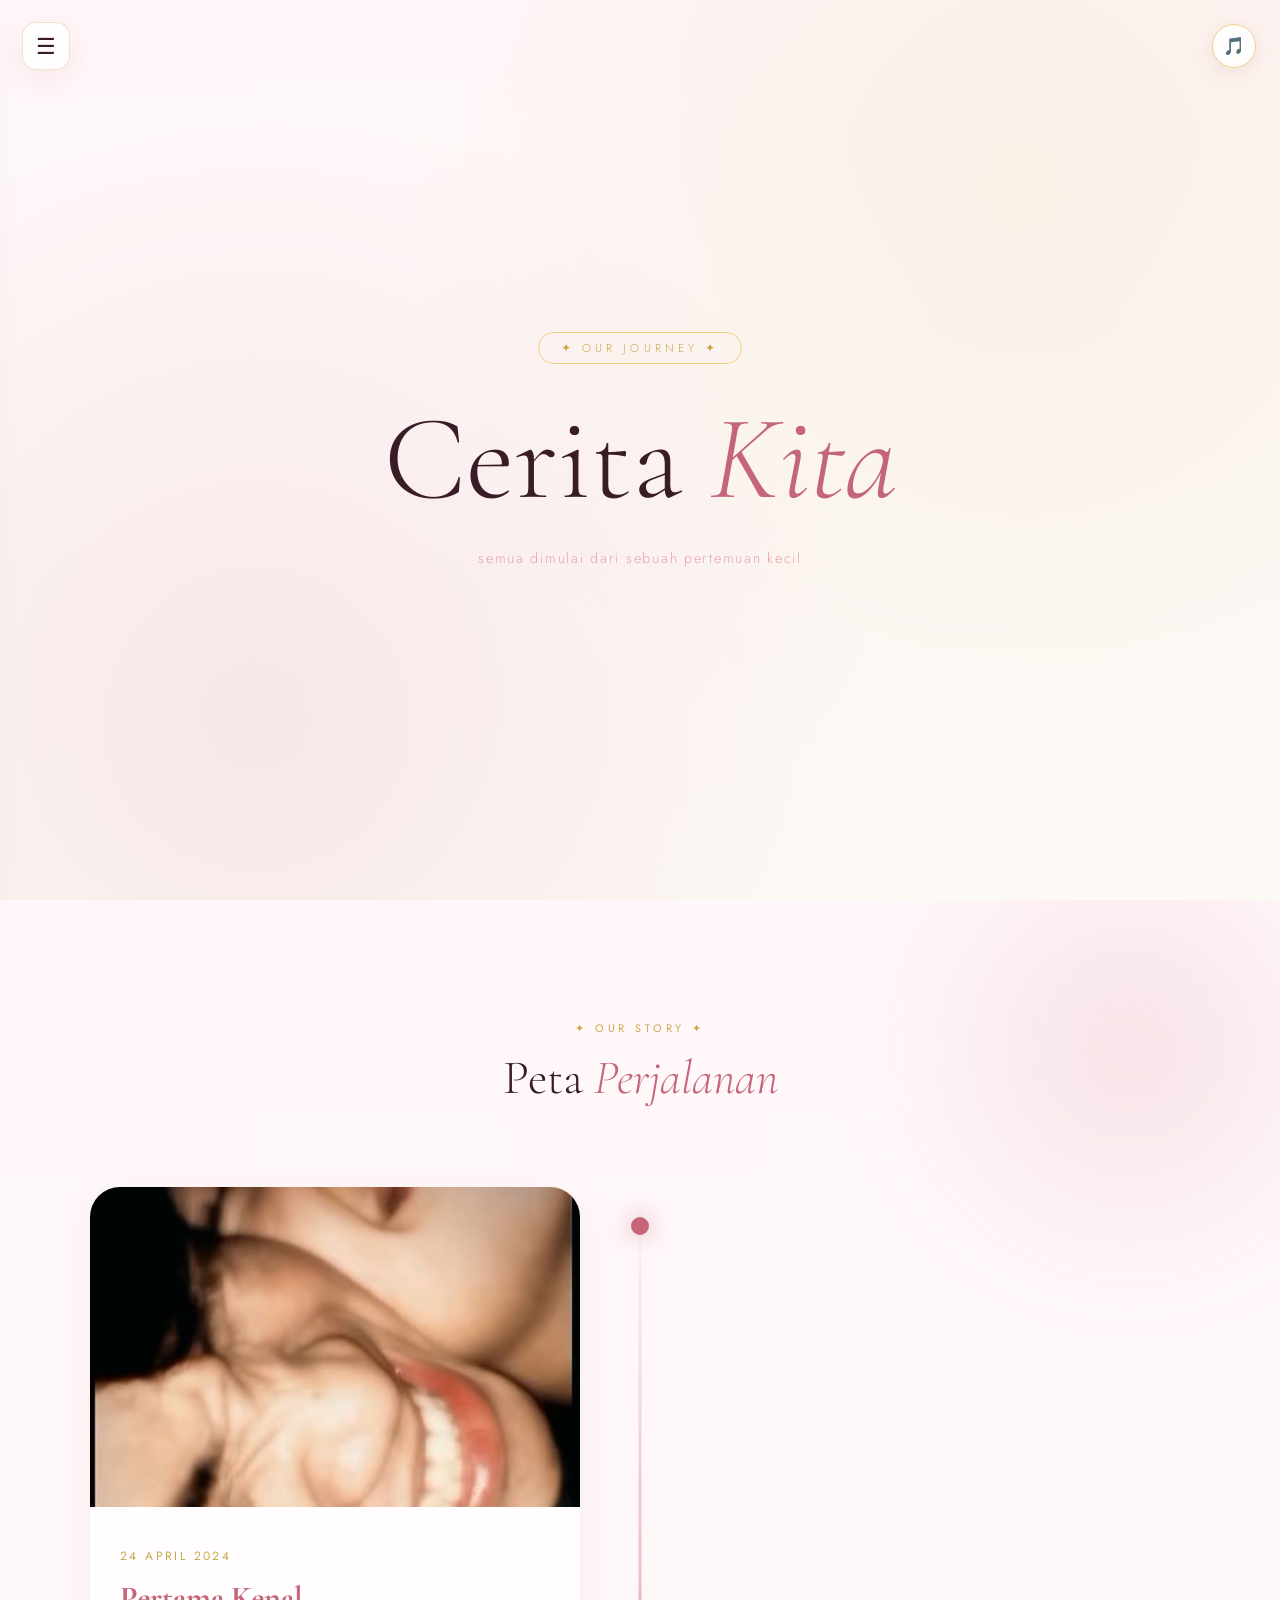
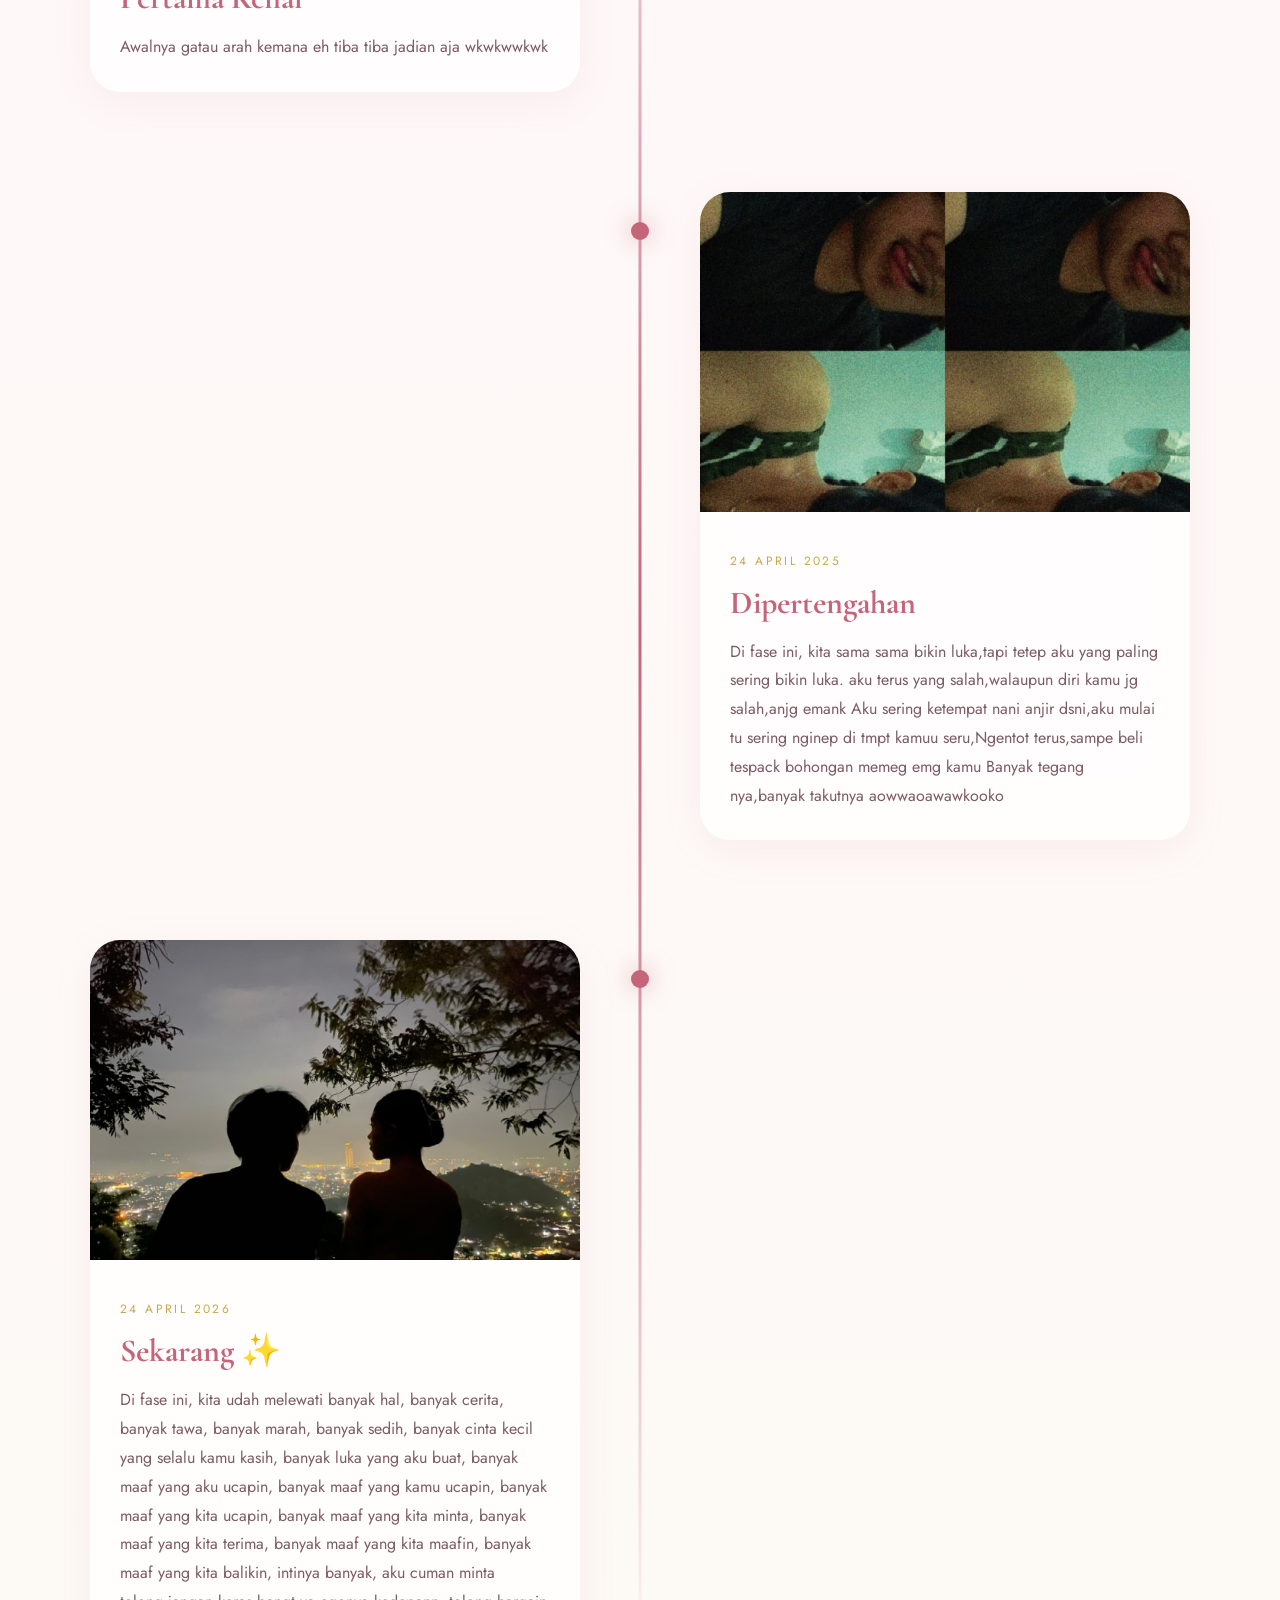
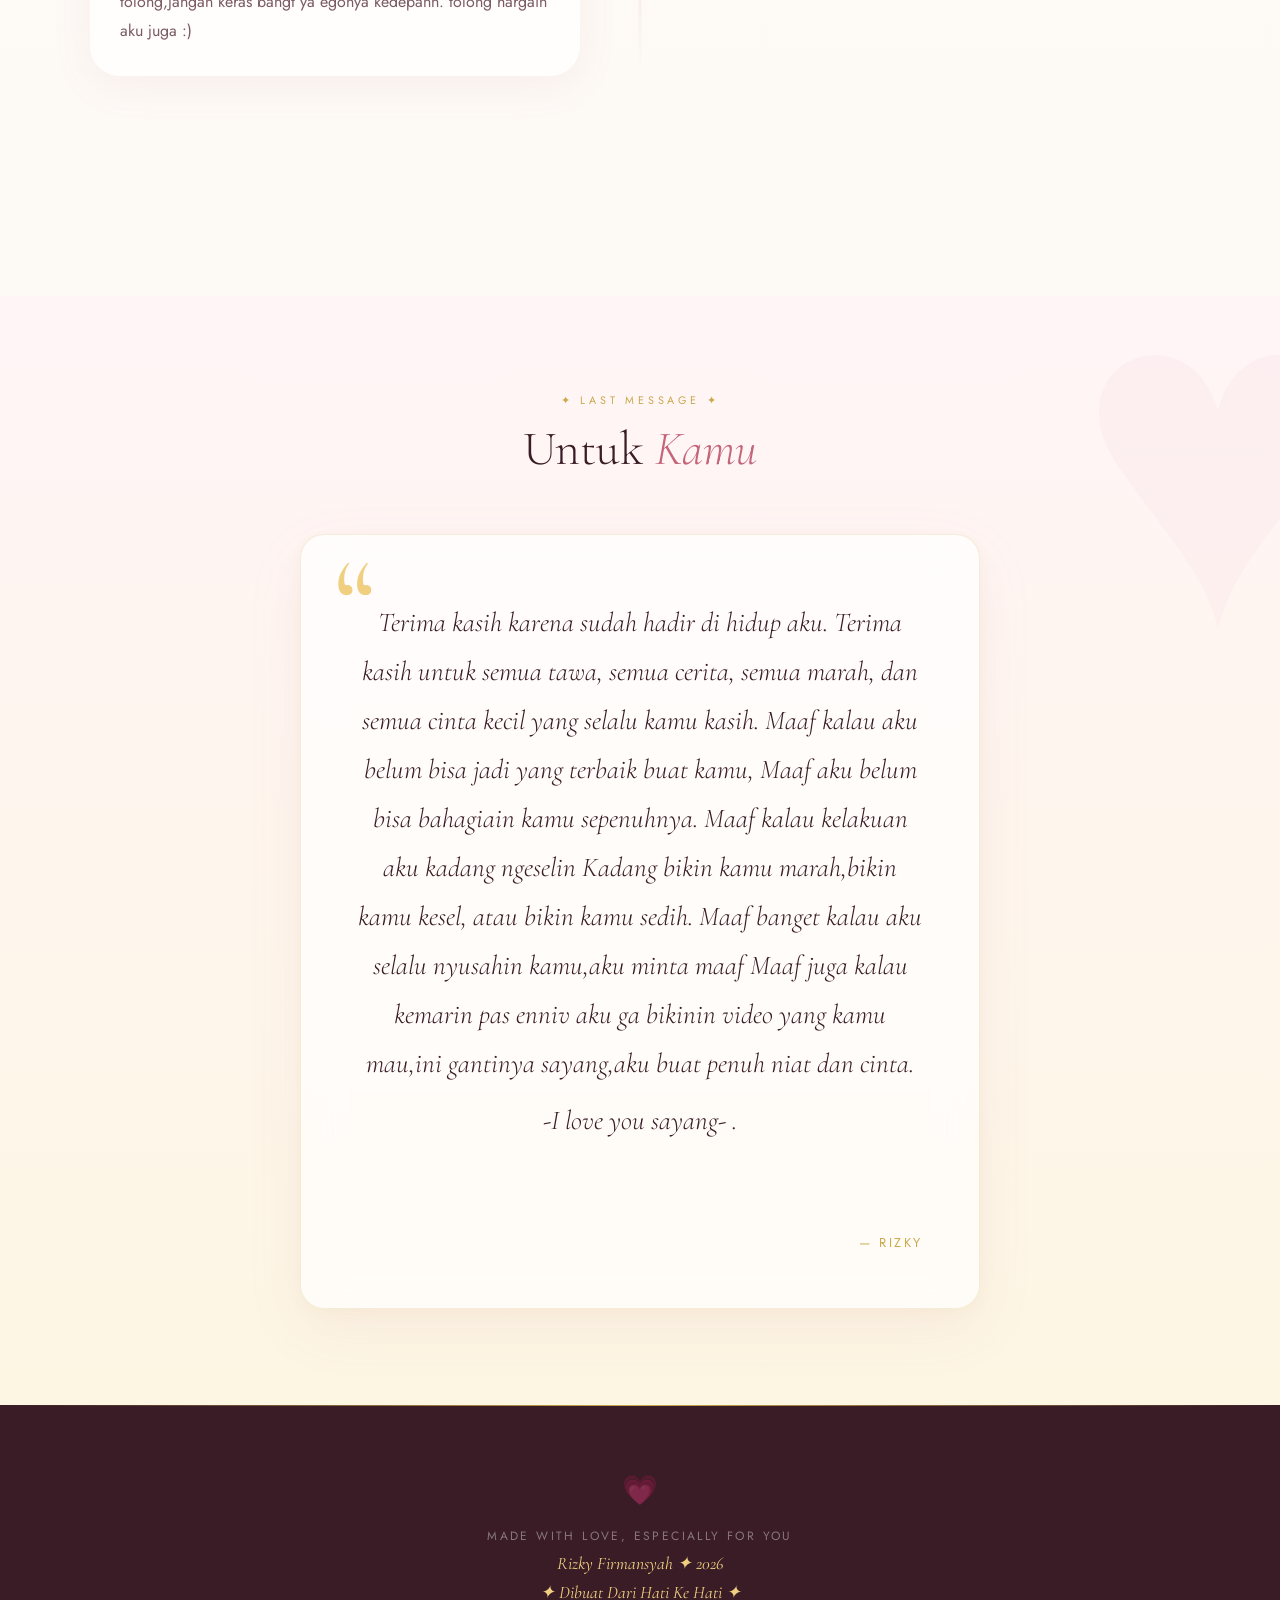
==== commit ef85f0e1: "80persen" ====
--- a/about.html
+++ b/about.html
@@ -123,7 +123,7 @@
 
       <div class="journey-card">
 
-        <img src="a.jpeg"
+        <img src="j.jpeg"
         class="journey-img">
 
         <div class="journey-content">
@@ -135,9 +135,7 @@
           <h3>Pertama Kenal</h3>
 
           <p>
-            Awalnya cuma ngobrol biasa,
-            lalu semuanya mulai berubah
-            pelan-pelan.
+            Awalnya gatau arah kemana eh tiba tiba jadian aja wkwkwwkwk
           </p>
 
         </div>
@@ -161,14 +159,16 @@
         <div class="journey-content">
 
           <span class="journey-date">
-            April 2024
+            24 April 2025
           </span>
 
-          <h3>Makin Deket</h3>
+          <h3>Dipertengahan</h3>
 
           <p>
-            Mulai terbiasa cerita tiap hari,
-            mulai saling nyari satu sama lain.
+            Di fase ini, kita sama sama bikin luka,tapi tetep aku yang paling sering bikin luka.
+            aku terus yang salah,walaupun diri kamu jg salah,anjg emank
+            Aku sering ketempat nani anjir dsni,aku mulai tu sering nginep di tmpt kamuu
+            seru,Ngentot terus,sampe beli tespack bohongan memeg emg kamu  Banyak tegang nya,banyak takutnya aowwaoawawkooko
           </p>
 
         </div>
@@ -186,59 +186,36 @@
 
       <div class="journey-card">
 
-        <img src="c.jpeg"
-        class="journey-img">
-
-        <div class="journey-content">
-
-          <span class="journey-date">
-            Juli 2024
-          </span>
-
-          <h3>Banyak Cerita</h3>
-
-          <p>
-            Dari jalan random,
-            ketawa receh,
-            sampai momen kecil
-            yang sekarang jadi berharga.
-          </p>
-
-        </div>
-
-      </div>
-
-    </div>
-
-
-
-    <!-- ITEM -->
-    <div class="journey-item right">
-
-      <div class="journey-dot"></div>
-
-      <div class="journey-card">
-
         <img src="d.jpeg"
         class="journey-img">
 
         <div class="journey-content">
 
           <span class="journey-date">
-            Sekarang ✨
+            24 April 2026
           </span>
 
-          <h3>Still Us</h3>
+          <h3>Sekarang ✨</h3>
 
           <p>
-            Dan sampai hari ini,
-            aku masih memilih kamu
-            lagi dan lagi.
+            Di fase ini, kita udah melewati banyak hal, banyak cerita, banyak tawa, banyak marah, 
+            banyak sedih, banyak cinta kecil yang selalu kamu kasih, banyak luka yang aku buat, 
+            banyak maaf yang aku ucapin, banyak maaf yang kamu ucapin, banyak maaf yang kita ucapin,
+            banyak maaf yang kita minta, banyak maaf yang kita terima, banyak maaf yang kita maafin,
+            banyak maaf yang kita balikin, intinya banyak, aku cuman minta tolong,jangan keras bangt ya egonya kedepann.
+            tolong hargain aku juga :)
           </p>
 
         </div>
 
       </div>
+
+    </div>
+
+
+
+    <!-- ITEM -->
+   
 
     </div>
     
--- a/style.css
+++ b/style.css
@@ -1038,7 +1038,7 @@
 
   object-fit: cover;
 
-  opacity: .28;
+  opacity: .20;
 
   filter:
   brightness(.8)
@@ -1168,6 +1168,9 @@
 }
 
 
+
+
+
 /* ───────── MOBILE ───────── */
 
 @media(max-width:768px){
